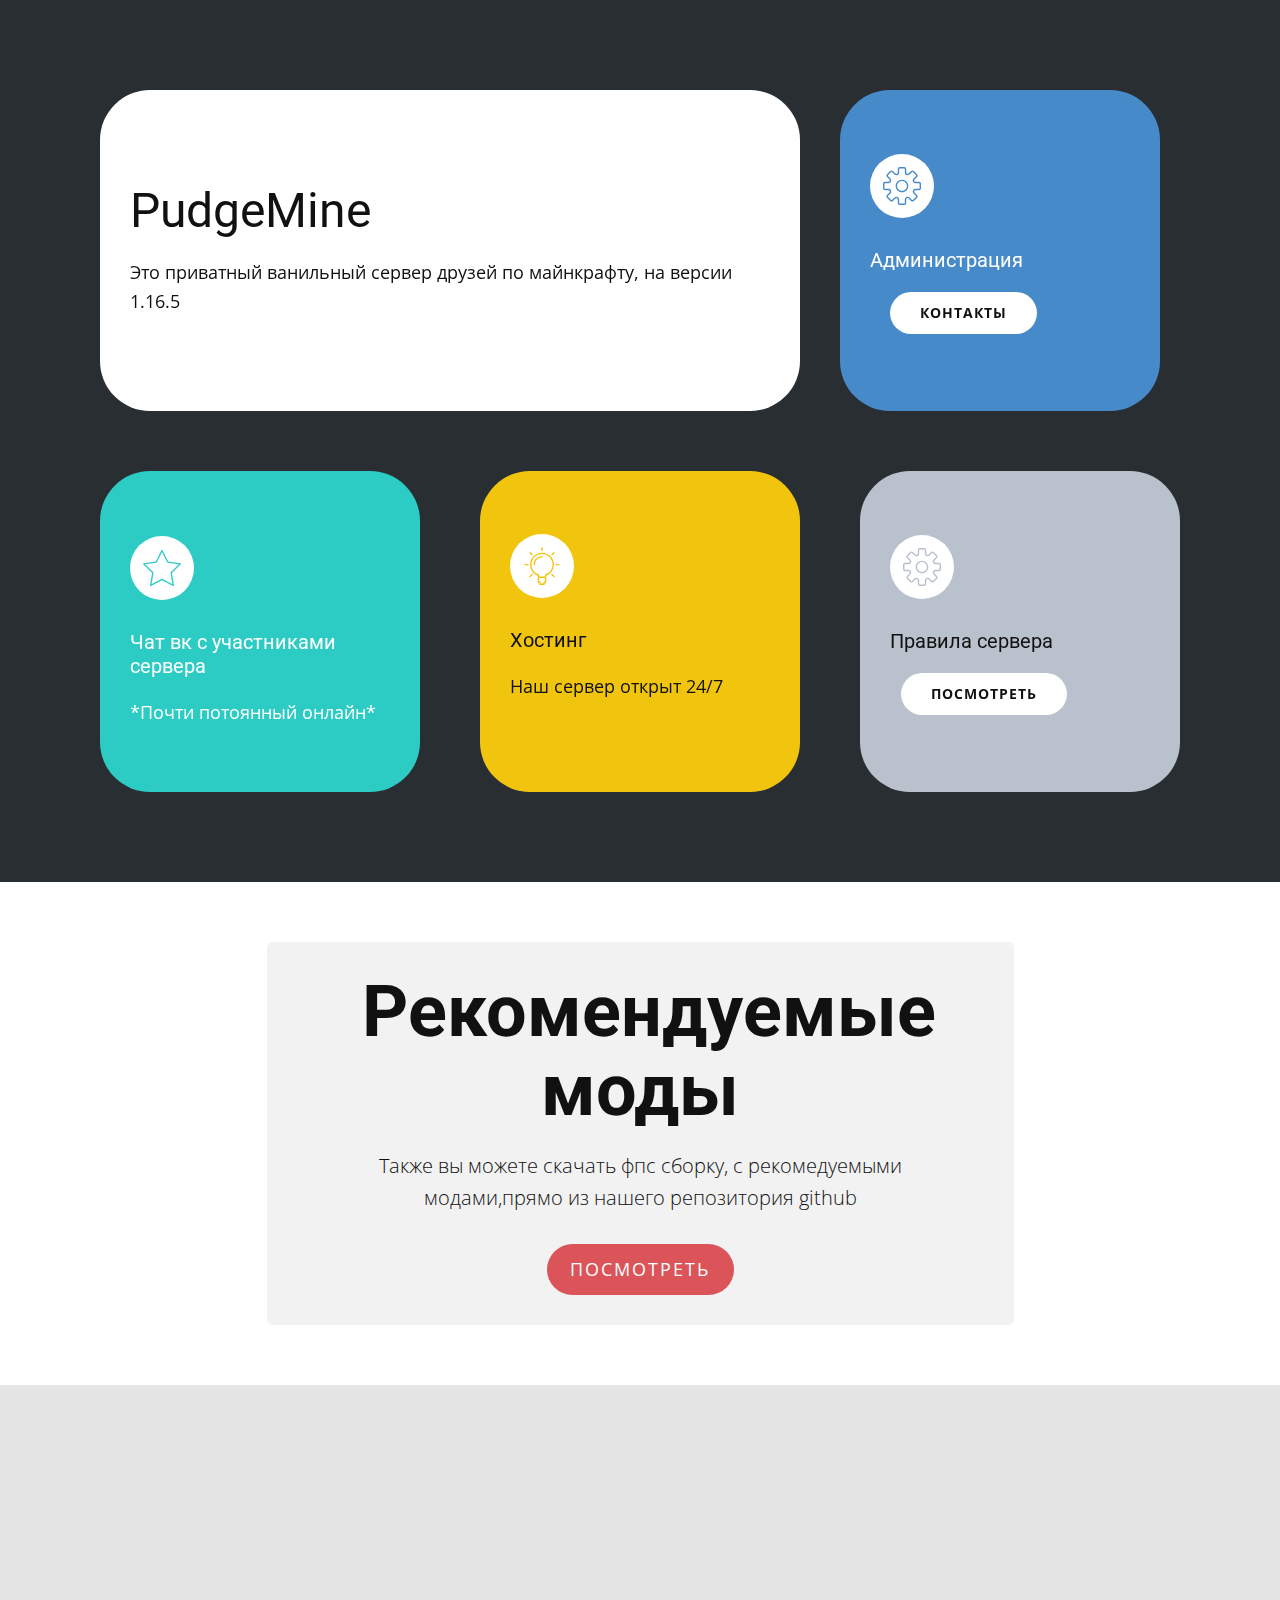
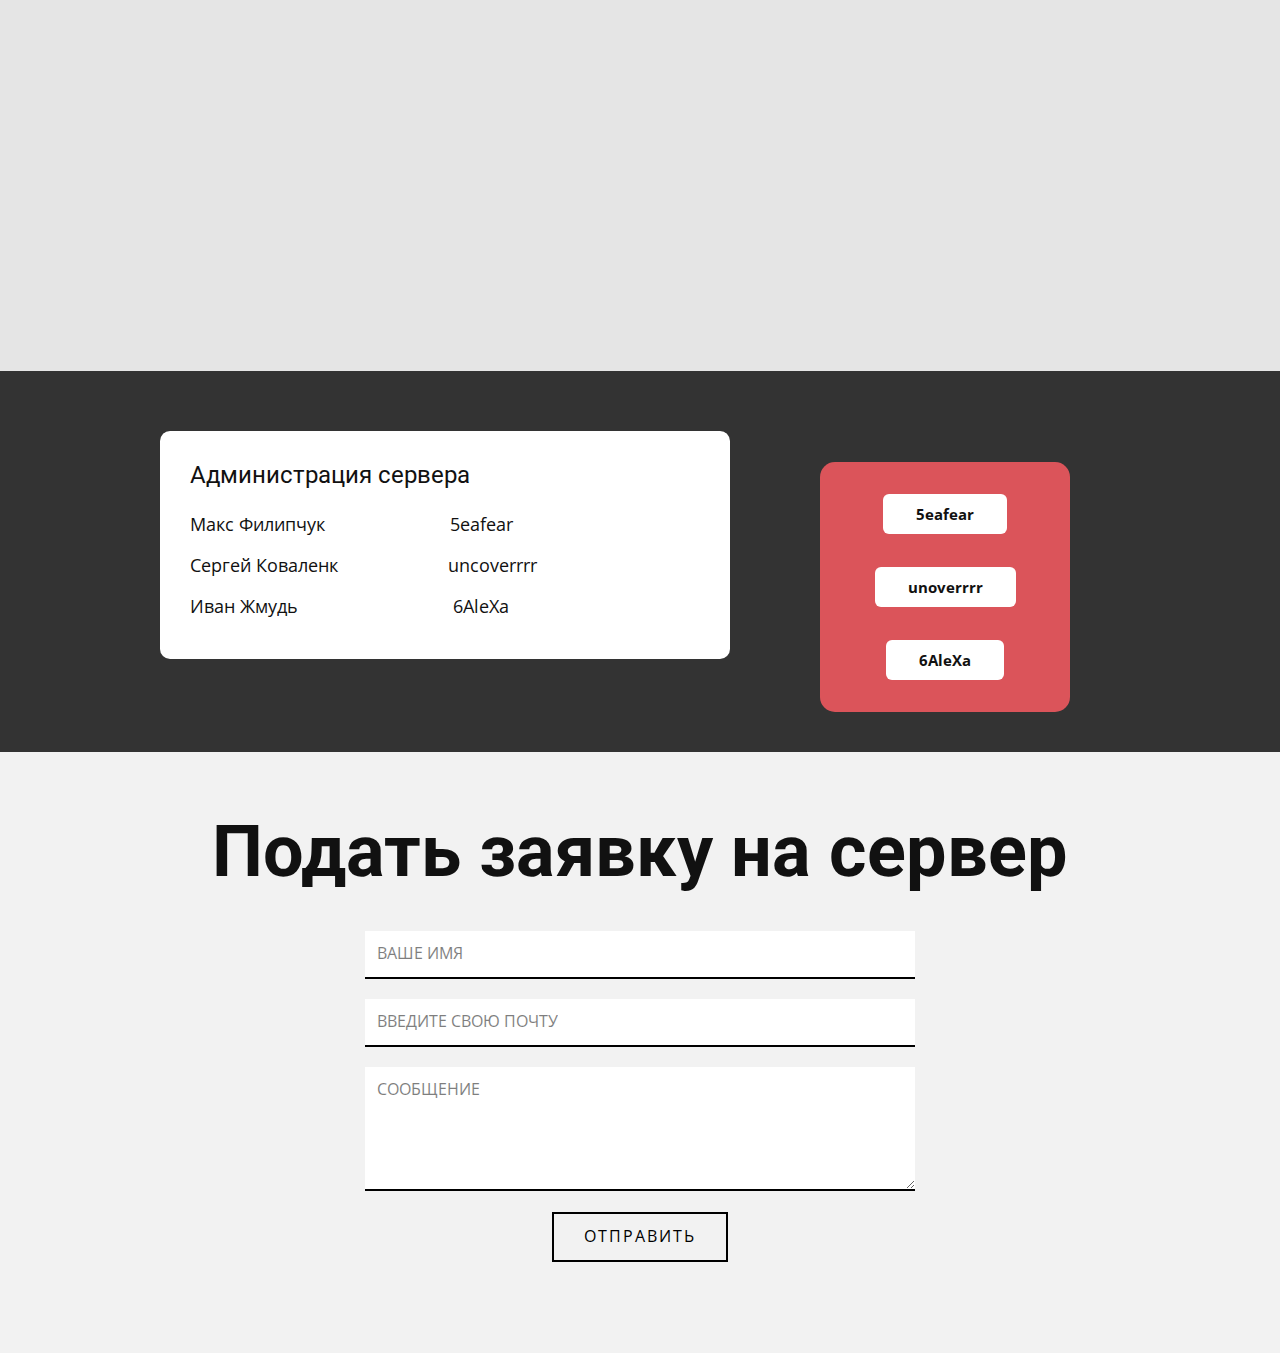
==== Главная.html @ 3f3321a1 "Add files via upload" ====
<!DOCTYPE html>
<html style="font-size: 16px;" lang="ru"><head>
    <meta name="viewport" content="width=device-width, initial-scale=1.0">
    <meta charset="utf-8">
    <meta name="keywords" content="​PudgeMine, Рекомендуемые моды, Подать заявку на сервер">
    <meta name="description" content="Это ванильный приватный сервер по майнкрафту на версии 1.16.5">
    <title>PudgeMine</title>
    <link rel="stylesheet" href="1.css" media="screen">
<link rel="stylesheet" href="Главная.css" media="screen">
    <script class="u-script" type="text/javascript" src="2.js" defer=""></script>
    <script class="u-script" type="text/javascript" src="1.js" defer=""></script>
    <meta name="generator" content="5eafear, 5eafear.com">
    <meta name="referrer" content="origin">
    <meta property="og:title" content="PudgeMine">
    <meta property="og:description" content="Это приватный ванильный сервер по майнкрафту на версии 1.16.5">
    <meta property="og:image" content="images/20230213_025635.jpg">
    
    <link id="u-theme-google-font" rel="stylesheet" href="https://fonts.googleapis.com/css?family=Roboto:100,100i,300,300i,400,400i,500,500i,700,700i,900,900i|Open+Sans:300,300i,400,400i,500,500i,600,600i,700,700i,800,800i">
    
    
    
    
    
    
    <script type="application/ld+json">{
		"@context": "http://schema.org",
		"@type": "Organization",
		"name": ""
}</script>
    <meta name="theme-color" content="#478ac9">
    <meta property="og:type" content="website">
  <meta data-intl-tel-input-cdn-path="intlTelInput/"></head>
  <body class="u-body u-xl-mode" data-lang="ru">
    <section class="u-clearfix u-container-align-center u-palette-1-dark-3 u-section-1" id="carousel_dbd2">
      <div class="u-clearfix u-sheet u-sheet-1">
        <div class="u-clearfix u-expanded-width u-layout-wrap u-layout-wrap-1">
          <div class="u-gutter-0 u-layout">
            <div class="u-layout-col">
              <div class="u-size-30">
                <div class="u-layout-row">
                  <div class="u-container-align-center-lg u-container-align-center-xl u-container-style u-layout-cell u-size-40 u-layout-cell-1">
                    <div class="u-container-layout u-valign-middle-lg u-valign-middle-xl u-container-layout-1">
                      <div class="u-container-align-center-sm u-container-align-center-xs u-container-align-left-lg u-container-align-left-md u-container-align-left-xl u-container-style u-expanded-width-lg u-expanded-width-xl u-group u-radius-50 u-shape-round u-white u-group-1" data-animation-name="customAnimationIn" data-animation-duration="2000">
                        <div class="u-container-layout u-valign-middle u-container-layout-2">
                          <h2 class="u-align-center-sm u-align-center-xs u-align-left-lg u-align-left-md u-align-left-xl u-text u-text-default u-text-1"> PudgeMine</h2>
                          <p class="u-align-center-sm u-align-center-xs u-align-left-lg u-align-left-md u-align-left-xl u-text u-text-default u-text-2">Это приватный ванильный сервер друзей по майнкрафту, на версии 1.16.5</p>
                        </div>
                      </div>
                    </div>
                  </div>
                  <div class="u-container-style u-layout-cell u-size-20 u-layout-cell-2">
                    <div class="u-container-layout u-valign-top u-container-layout-3">
                      <div class="u-container-align-center-sm u-container-align-center-xs u-container-style u-group u-palette-1-base u-radius-50 u-shape-round u-group-2" data-animation-name="customAnimationIn" data-animation-duration="2000">
                        <div class="u-container-layout u-container-layout-4"><span class="u-align-center-sm u-align-center-xs u-align-left-lg u-align-left-md u-align-left-xl u-icon u-icon-circle u-text-palette-1-base u-white u-icon-1"><svg class="u-svg-link" preserveAspectRatio="xMidYMin slice" viewBox="0 0 54 54" style=""><use xmlns:xlink="http://www.w3.org/1999/xlink" xlink:href="#svg-2807"></use></svg><svg class="u-svg-content" viewBox="0 0 54 54" x="0px" y="0px" id="svg-2807" style="enable-background:new 0 0 54 54;"><g><path d="M51.22,21h-5.052c-0.812,0-1.481-0.447-1.792-1.197s-0.153-1.54,0.42-2.114l3.572-3.571
		c0.525-0.525,0.814-1.224,0.814-1.966c0-0.743-0.289-1.441-0.814-1.967l-4.553-4.553c-1.05-1.05-2.881-1.052-3.933,0l-3.571,3.571
		c-0.574,0.573-1.366,0.733-2.114,0.421C33.447,9.313,33,8.644,33,7.832V2.78C33,1.247,31.753,0,30.22,0H23.78
		C22.247,0,21,1.247,21,2.78v5.052c0,0.812-0.447,1.481-1.197,1.792c-0.748,0.313-1.54,0.152-2.114-0.421l-3.571-3.571
		c-1.052-1.052-2.883-1.05-3.933,0l-4.553,4.553c-0.525,0.525-0.814,1.224-0.814,1.967c0,0.742,0.289,1.44,0.814,1.966l3.572,3.571
		c0.573,0.574,0.73,1.364,0.42,2.114S8.644,21,7.832,21H2.78C1.247,21,0,22.247,0,23.78v6.439C0,31.753,1.247,33,2.78,33h5.052
		c0.812,0,1.481,0.447,1.792,1.197s0.153,1.54-0.42,2.114l-3.572,3.571c-0.525,0.525-0.814,1.224-0.814,1.966
		c0,0.743,0.289,1.441,0.814,1.967l4.553,4.553c1.051,1.051,2.881,1.053,3.933,0l3.571-3.572c0.574-0.573,1.363-0.731,2.114-0.42
		c0.75,0.311,1.197,0.98,1.197,1.792v5.052c0,1.533,1.247,2.78,2.78,2.78h6.439c1.533,0,2.78-1.247,2.78-2.78v-5.052
		c0-0.812,0.447-1.481,1.197-1.792c0.751-0.312,1.54-0.153,2.114,0.42l3.571,3.572c1.052,1.052,2.883,1.05,3.933,0l4.553-4.553
		c0.525-0.525,0.814-1.224,0.814-1.967c0-0.742-0.289-1.44-0.814-1.966l-3.572-3.571c-0.573-0.574-0.73-1.364-0.42-2.114
		S45.356,33,46.168,33h5.052c1.533,0,2.78-1.247,2.78-2.78V23.78C54,22.247,52.753,21,51.22,21z M52,30.22
		C52,30.65,51.65,31,51.22,31h-5.052c-1.624,0-3.019,0.932-3.64,2.432c-0.622,1.5-0.295,3.146,0.854,4.294l3.572,3.571
		c0.305,0.305,0.305,0.8,0,1.104l-4.553,4.553c-0.304,0.304-0.799,0.306-1.104,0l-3.571-3.572c-1.149-1.149-2.794-1.474-4.294-0.854
		c-1.5,0.621-2.432,2.016-2.432,3.64v5.052C31,51.65,30.65,52,30.22,52H23.78C23.35,52,23,51.65,23,51.22v-5.052
		c0-1.624-0.932-3.019-2.432-3.64c-0.503-0.209-1.021-0.311-1.533-0.311c-1.014,0-1.997,0.4-2.761,1.164l-3.571,3.572
		c-0.306,0.306-0.801,0.304-1.104,0l-4.553-4.553c-0.305-0.305-0.305-0.8,0-1.104l3.572-3.571c1.148-1.148,1.476-2.794,0.854-4.294
		C10.851,31.932,9.456,31,7.832,31H2.78C2.35,31,2,30.65,2,30.22V23.78C2,23.35,2.35,23,2.78,23h5.052
		c1.624,0,3.019-0.932,3.64-2.432c0.622-1.5,0.295-3.146-0.854-4.294l-3.572-3.571c-0.305-0.305-0.305-0.8,0-1.104l4.553-4.553
		c0.304-0.305,0.799-0.305,1.104,0l3.571,3.571c1.147,1.147,2.792,1.476,4.294,0.854C22.068,10.851,23,9.456,23,7.832V2.78
		C23,2.35,23.35,2,23.78,2h6.439C30.65,2,31,2.35,31,2.78v5.052c0,1.624,0.932,3.019,2.432,3.64
		c1.502,0.622,3.146,0.294,4.294-0.854l3.571-3.571c0.306-0.305,0.801-0.305,1.104,0l4.553,4.553c0.305,0.305,0.305,0.8,0,1.104
		l-3.572,3.571c-1.148,1.148-1.476,2.794-0.854,4.294c0.621,1.5,2.016,2.432,3.64,2.432h5.052C51.65,23,52,23.35,52,23.78V30.22z"></path><path d="M27,18c-4.963,0-9,4.037-9,9s4.037,9,9,9s9-4.037,9-9S31.963,18,27,18z M27,34c-3.859,0-7-3.141-7-7s3.141-7,7-7
		s7,3.141,7,7S30.859,34,27,34z"></path>
</g></svg></span>
                          <h5 class="u-align-center-sm u-align-center-xs u-align-left-lg u-align-left-md u-align-left-xl u-text u-text-default u-text-3">Администрация</h5>
                          <a href="Главная.html#sec-e4e4" class="u-btn u-btn-round u-button-style u-hover-palette-1-light-1 u-radius-50 u-white u-btn-1">Контакты</a>
                        </div>
                      </div>
                    </div>
                  </div>
                </div>
              </div>
              <div class="u-size-30">
                <div class="u-layout-row">
                  <div class="u-container-align-center u-container-style u-layout-cell u-size-20 u-layout-cell-3">
                    <div class="u-container-layout u-container-layout-5">
                      <div class="u-container-align-center-sm u-container-align-center-xs u-container-align-left-lg u-container-align-left-md u-container-align-left-xl u-container-style u-expanded-width-lg u-expanded-width-xl u-group u-palette-4-base u-radius-50 u-shape-round u-group-3" data-animation-name="customAnimationIn" data-animation-duration="2000">
                        <div class="u-container-layout u-valign-middle u-container-layout-6"><span class="u-align-center-sm u-align-center-xs u-align-left-lg u-align-left-md u-align-left-xl u-icon u-icon-circle u-text-palette-4-base u-white u-icon-2"><svg class="u-svg-link" preserveAspectRatio="xMidYMin slice" viewBox="0 0 55.867 55.867" style=""><use xmlns:xlink="http://www.w3.org/1999/xlink" xlink:href="#svg-2458"></use></svg><svg class="u-svg-content" viewBox="0 0 55.867 55.867" x="0px" y="0px" id="svg-2458" style="enable-background:new 0 0 55.867 55.867;"><path d="M11.287,54.548c-0.207,0-0.414-0.064-0.588-0.191c-0.308-0.224-0.462-0.603-0.397-0.978l3.091-18.018L0.302,22.602
	c-0.272-0.266-0.37-0.663-0.253-1.024c0.118-0.362,0.431-0.626,0.808-0.681l18.09-2.629l8.091-16.393
	c0.168-0.342,0.516-0.558,0.896-0.558l0,0c0.381,0,0.729,0.216,0.896,0.558l8.09,16.393l18.091,2.629
	c0.377,0.055,0.689,0.318,0.808,0.681c0.117,0.361,0.02,0.759-0.253,1.024L42.475,35.363l3.09,18.017
	c0.064,0.375-0.09,0.754-0.397,0.978c-0.308,0.226-0.717,0.255-1.054,0.076l-16.18-8.506l-16.182,8.506
	C11.606,54.51,11.446,54.548,11.287,54.548z M3.149,22.584l12.016,11.713c0.235,0.229,0.343,0.561,0.287,0.885L12.615,51.72
	l14.854-7.808c0.291-0.154,0.638-0.154,0.931,0l14.852,7.808l-2.836-16.538c-0.056-0.324,0.052-0.655,0.287-0.885l12.016-11.713
	l-16.605-2.413c-0.326-0.047-0.607-0.252-0.753-0.547L27.934,4.578l-7.427,15.047c-0.146,0.295-0.427,0.5-0.753,0.547L3.149,22.584z
	"></path></svg></span>
                          <h5 class="u-align-center-sm u-align-center-xs u-align-left-lg u-align-left-md u-align-left-xl u-text u-text-default u-text-4"> Чат вк с участниками сервера</h5>
                          <p class="u-align-center-sm u-align-center-xs u-align-left-lg u-align-left-md u-align-left-xl u-text u-text-default u-text-5">*Почти потоянный онлайн*</p>
                        </div>
                      </div>
                    </div>
                  </div>
                  <div class="u-container-align-center u-container-style u-layout-cell u-size-20 u-layout-cell-4">
                    <div class="u-container-layout u-valign-middle-lg u-valign-middle-xl u-container-layout-7">
                      <div class="u-container-align-center-sm u-container-align-center-xs u-container-align-left-lg u-container-align-left-md u-container-align-left-xl u-container-style u-expanded-width-lg u-expanded-width-xl u-group u-palette-3-base u-radius-50 u-shape-round u-group-4" data-animation-name="customAnimationIn" data-animation-duration="2000">
                        <div class="u-container-layout u-valign-middle u-container-layout-8"><span class="u-align-center-sm u-align-center-xs u-align-left-lg u-align-left-md u-align-left-xl u-icon u-icon-circle u-text-palette-3-base u-white u-icon-3"><svg class="u-svg-link" preserveAspectRatio="xMidYMin slice" viewBox="0 0 54 54" style=""><use xmlns:xlink="http://www.w3.org/1999/xlink" xlink:href="#svg-5620"></use></svg><svg class="u-svg-content" viewBox="0 0 54 54" x="0px" y="0px" id="svg-5620" style="enable-background:new 0 0 54 54;"><g><path d="M27,8c-9.374,0-17,7.626-17,17c0,7.112,4.391,13.412,11,15.9V50c0,0.553,0.447,1,1,1h1v2c0,0.553,0.447,1,1,1h6
		c0.553,0,1-0.447,1-1v-2h1c0.553,0,1-0.447,1-1v-9.1c6.609-2.488,11-8.788,11-15.9C44,15.626,36.374,8,27,8z M30,49
		c-0.553,0-1,0.447-1,1v2h-4v-2c0-0.553-0.447-1-1-1h-1v-5h8v5H30z M31.688,39.242C31.277,39.377,31,39.761,31,40.192V42h-8v-1.808
		c0-0.432-0.277-0.815-0.688-0.95C16.145,37.214,12,31.49,12,25c0-8.271,6.729-15,15-15s15,6.729,15,15
		C42,31.49,37.855,37.214,31.688,39.242z"></path><path d="M27,6c0.553,0,1-0.447,1-1V1c0-0.553-0.447-1-1-1s-1,0.447-1,1v4C26,5.553,26.447,6,27,6z"></path><path d="M51,24h-4c-0.553,0-1,0.447-1,1s0.447,1,1,1h4c0.553,0,1-0.447,1-1S51.553,24,51,24z"></path><path d="M7,24H3c-0.553,0-1,0.447-1,1s0.447,1,1,1h4c0.553,0,1-0.447,1-1S7.553,24,7,24z"></path><path d="M43.264,7.322l-2.828,2.828c-0.391,0.391-0.391,1.023,0,1.414c0.195,0.195,0.451,0.293,0.707,0.293
		s0.512-0.098,0.707-0.293l2.828-2.828c0.391-0.391,0.391-1.023,0-1.414S43.654,6.932,43.264,7.322z"></path><path d="M12.15,38.436l-2.828,2.828c-0.391,0.391-0.391,1.023,0,1.414c0.195,0.195,0.451,0.293,0.707,0.293
		s0.512-0.098,0.707-0.293l2.828-2.828c0.391-0.391,0.391-1.023,0-1.414S12.541,38.045,12.15,38.436z"></path><path d="M41.85,38.436c-0.391-0.391-1.023-0.391-1.414,0s-0.391,1.023,0,1.414l2.828,2.828c0.195,0.195,0.451,0.293,0.707,0.293
		s0.512-0.098,0.707-0.293c0.391-0.391,0.391-1.023,0-1.414L41.85,38.436z"></path><path d="M12.15,11.564c0.195,0.195,0.451,0.293,0.707,0.293s0.512-0.098,0.707-0.293c0.391-0.391,0.391-1.023,0-1.414l-2.828-2.828
		c-0.391-0.391-1.023-0.391-1.414,0s-0.391,1.023,0,1.414L12.15,11.564z"></path><path d="M27,13c-6.617,0-12,5.383-12,12c0,0.553,0.447,1,1,1s1-0.447,1-1c0-5.514,4.486-10,10-10c0.553,0,1-0.447,1-1
		S27.553,13,27,13z"></path>
</g></svg></span>
                          <h5 class="u-align-center-sm u-align-center-xs u-align-left-lg u-align-left-md u-align-left-xl u-text u-text-default u-text-6">Хостинг</h5>
                          <p class="u-align-center-sm u-align-center-xs u-align-left-lg u-align-left-md u-align-left-xl u-text u-text-default u-text-7">Наш сервер открыт 24/7<br>
                            <br>
                          </p>
                        </div>
                      </div>
                    </div>
                  </div>
                  <div class="u-container-align-center u-container-style u-layout-cell u-size-20 u-layout-cell-5">
                    <div class="u-container-layout u-valign-bottom-lg u-valign-bottom-xl u-container-layout-9">
                      <div class="u-container-align-center-sm u-container-align-center-xs u-container-style u-expanded-width-lg u-expanded-width-xl u-group u-palette-5-base u-radius-50 u-shape-round u-group-5" data-animation-name="customAnimationIn" data-animation-duration="2000">
                        <div class="u-container-layout u-container-layout-10"><span class="u-align-center-sm u-align-center-xs u-align-left-lg u-align-left-md u-align-left-xl u-icon u-icon-circle u-text-palette-5-base u-white u-icon-4"><svg class="u-svg-link" preserveAspectRatio="xMidYMin slice" viewBox="0 0 54 54" style=""><use xmlns:xlink="http://www.w3.org/1999/xlink" xlink:href="#svg-bfac"></use></svg><svg class="u-svg-content" viewBox="0 0 54 54" x="0px" y="0px" id="svg-bfac" style="enable-background:new 0 0 54 54;"><g><path d="M51.22,21h-5.052c-0.812,0-1.481-0.447-1.792-1.197s-0.153-1.54,0.42-2.114l3.572-3.571
		c0.525-0.525,0.814-1.224,0.814-1.966c0-0.743-0.289-1.441-0.814-1.967l-4.553-4.553c-1.05-1.05-2.881-1.052-3.933,0l-3.571,3.571
		c-0.574,0.573-1.366,0.733-2.114,0.421C33.447,9.313,33,8.644,33,7.832V2.78C33,1.247,31.753,0,30.22,0H23.78
		C22.247,0,21,1.247,21,2.78v5.052c0,0.812-0.447,1.481-1.197,1.792c-0.748,0.313-1.54,0.152-2.114-0.421l-3.571-3.571
		c-1.052-1.052-2.883-1.05-3.933,0l-4.553,4.553c-0.525,0.525-0.814,1.224-0.814,1.967c0,0.742,0.289,1.44,0.814,1.966l3.572,3.571
		c0.573,0.574,0.73,1.364,0.42,2.114S8.644,21,7.832,21H2.78C1.247,21,0,22.247,0,23.78v6.439C0,31.753,1.247,33,2.78,33h5.052
		c0.812,0,1.481,0.447,1.792,1.197s0.153,1.54-0.42,2.114l-3.572,3.571c-0.525,0.525-0.814,1.224-0.814,1.966
		c0,0.743,0.289,1.441,0.814,1.967l4.553,4.553c1.051,1.051,2.881,1.053,3.933,0l3.571-3.572c0.574-0.573,1.363-0.731,2.114-0.42
		c0.75,0.311,1.197,0.98,1.197,1.792v5.052c0,1.533,1.247,2.78,2.78,2.78h6.439c1.533,0,2.78-1.247,2.78-2.78v-5.052
		c0-0.812,0.447-1.481,1.197-1.792c0.751-0.312,1.54-0.153,2.114,0.42l3.571,3.572c1.052,1.052,2.883,1.05,3.933,0l4.553-4.553
		c0.525-0.525,0.814-1.224,0.814-1.967c0-0.742-0.289-1.44-0.814-1.966l-3.572-3.571c-0.573-0.574-0.73-1.364-0.42-2.114
		S45.356,33,46.168,33h5.052c1.533,0,2.78-1.247,2.78-2.78V23.78C54,22.247,52.753,21,51.22,21z M52,30.22
		C52,30.65,51.65,31,51.22,31h-5.052c-1.624,0-3.019,0.932-3.64,2.432c-0.622,1.5-0.295,3.146,0.854,4.294l3.572,3.571
		c0.305,0.305,0.305,0.8,0,1.104l-4.553,4.553c-0.304,0.304-0.799,0.306-1.104,0l-3.571-3.572c-1.149-1.149-2.794-1.474-4.294-0.854
		c-1.5,0.621-2.432,2.016-2.432,3.64v5.052C31,51.65,30.65,52,30.22,52H23.78C23.35,52,23,51.65,23,51.22v-5.052
		c0-1.624-0.932-3.019-2.432-3.64c-0.503-0.209-1.021-0.311-1.533-0.311c-1.014,0-1.997,0.4-2.761,1.164l-3.571,3.572
		c-0.306,0.306-0.801,0.304-1.104,0l-4.553-4.553c-0.305-0.305-0.305-0.8,0-1.104l3.572-3.571c1.148-1.148,1.476-2.794,0.854-4.294
		C10.851,31.932,9.456,31,7.832,31H2.78C2.35,31,2,30.65,2,30.22V23.78C2,23.35,2.35,23,2.78,23h5.052
		c1.624,0,3.019-0.932,3.64-2.432c0.622-1.5,0.295-3.146-0.854-4.294l-3.572-3.571c-0.305-0.305-0.305-0.8,0-1.104l4.553-4.553
		c0.304-0.305,0.799-0.305,1.104,0l3.571,3.571c1.147,1.147,2.792,1.476,4.294,0.854C22.068,10.851,23,9.456,23,7.832V2.78
		C23,2.35,23.35,2,23.78,2h6.439C30.65,2,31,2.35,31,2.78v5.052c0,1.624,0.932,3.019,2.432,3.64
		c1.502,0.622,3.146,0.294,4.294-0.854l3.571-3.571c0.306-0.305,0.801-0.305,1.104,0l4.553,4.553c0.305,0.305,0.305,0.8,0,1.104
		l-3.572,3.571c-1.148,1.148-1.476,2.794-0.854,4.294c0.621,1.5,2.016,2.432,3.64,2.432h5.052C51.65,23,52,23.35,52,23.78V30.22z"></path><path d="M27,18c-4.963,0-9,4.037-9,9s4.037,9,9,9s9-4.037,9-9S31.963,18,27,18z M27,34c-3.859,0-7-3.141-7-7s3.141-7,7-7
		s7,3.141,7,7S30.859,34,27,34z"></path>
</g></svg></span>
                          <h5 class="u-align-center-sm u-align-center-xs u-align-left-lg u-align-left-md u-align-left-xl u-text u-text-default u-text-8">Правила сервера</h5>
                          <a href="blog/правила.html" class="u-border-none u-btn u-btn-round u-button-style u-hover-white u-radius-50 u-white u-btn-2">Посмотреть</a>
                        </div>
                      </div>
                    </div>
                  </div>
                </div>
              </div>
            </div>
          </div>
        </div>
      </div>
    </section>
    <section class="u-align-left u-clearfix u-section-2" id="sec-62da">
      <div class="u-clearfix u-sheet u-sheet-1">
        <div class="u-align-center u-container-style u-grey-5 u-group u-radius-6 u-shape-round u-group-1">
          <div class="u-container-layout u-valign-middle u-container-layout-1">
            <h1 class="u-text u-text-default u-text-1">&nbsp;Рекомендуемые моды</h1>
            <p class="u-text u-text-2">Также вы можете скачать фпс сборку, с рекомедуемыми модами,прямо из нашего репозитория github</p>
            <a href="https://github.com/teafear/pudgemine_1.16.5_mods/tree/main" class="u-btn u-btn-round u-button-style u-color-scheme-summer-time u-color-style-multicolor-1 u-palette-2-base u-radius-50 u-btn-1" target="_blank">Посмотреть</a>
          </div>
        </div>
      </div>
    </section>
    <section class="u-align-center u-clearfix u-grey-10 u-section-3" id="sec-fed7">
      <div class="u-clearfix u-sheet u-valign-middle u-sheet-1">
        <div class="u-list u-list-1">
          <div class="u-repeater u-repeater-1">
            <div class="u-align-left u-container-style u-list-item u-radius-8 u-repeater-item u-shape-round u-white u-list-item-1" data-animation-name="customAnimationIn" data-animation-duration="1000">
              <div class="u-container-layout u-similar-container u-container-layout-1">
                <h4 class="u-text u-text-default u-text-1"> SimpleVoiceChat&nbsp;</h4>
                <p class="u-text u-text-default u-text-2">Работающий голосовой чат в Minecraft!</p>
              </div>
            </div>
            <div class="u-align-left u-container-style u-list-item u-radius-8 u-repeater-item u-shape-round u-video-cover u-white u-list-item-2" data-animation-name="customAnimationIn" data-animation-duration="1000">
              <div class="u-container-layout u-similar-container u-container-layout-2">
                <h4 class="u-text u-text-default u-text-3"> Emotecraft</h4>
                <p class="u-text u-text-default u-text-4"> Создавайте свои собственные эмоции в Minecraft.</p>
              </div>
            </div>
            <div class="u-align-left u-container-style u-list-item u-radius-8 u-repeater-item u-shape-round u-video-cover u-white u-list-item-3" data-animation-name="customAnimationIn" data-animation-duration="1000">
              <div class="u-container-layout u-similar-container u-container-layout-3">
                <h4 class="u-text u-text-default u-text-5"> ChatHeads</h4>
                <p class="u-text u-text-default u-text-6">Посмотри, с кем ты общаешься!</p>
              </div>
            </div>
            <div class="u-align-left u-container-style u-list-item u-radius-8 u-repeater-item u-shape-round u-video-cover u-white u-list-item-4" data-animation-name="customAnimationIn" data-animation-duration="1000">
              <div class="u-container-layout u-similar-container u-container-layout-4">
                <h4 class="u-text u-text-default u-text-7">Apple skin</h4>
                <p class="u-text u-text-default u-text-8">Добавляет визуализацию насыщения и истощения в HUD</p>
              </div>
            </div>
          </div>
        </div>
      </div>
    </section>
    <section class="u-clearfix u-grey-80 u-section-4" id="sec-e4e4">
      <div class="u-clearfix u-sheet u-sheet-1">
        <div class="u-container-style u-group u-radius-10 u-shape-round u-white u-group-1">
          <div class="u-container-layout u-container-layout-1">
            <h4 class="u-text u-text-default u-text-1">Администрация сервера</h4>
            <p class="u-text u-text-default u-text-2">Макс Филипчук&nbsp; &nbsp; &nbsp; &nbsp; &nbsp; &nbsp; &nbsp; &nbsp; &nbsp; &nbsp; &nbsp; &nbsp; &nbsp;5eafear</p>
            <p class="u-text u-text-default u-text-3">Сергей Коваленк&nbsp; &nbsp; &nbsp; &nbsp; &nbsp; &nbsp; &nbsp; &nbsp; &nbsp; &nbsp; &nbsp; uncoverrrr</p>
            <p class="u-text u-text-default u-text-4">Иван Жмудь&nbsp; &nbsp; &nbsp; &nbsp; &nbsp; &nbsp; &nbsp; &nbsp; &nbsp; &nbsp; &nbsp; &nbsp; &nbsp; &nbsp; &nbsp; &nbsp;6AleXa</p>
          </div>
        </div>
        <div class="u-container-style u-group u-palette-2-base u-preserve-proportions u-radius-15 u-shape-round u-group-2">
          <div class="u-container-layout u-container-layout-2">
            <a href="https://vk.com/5eafear" class="u-border-none u-btn u-btn-round u-button-style u-hover-white u-radius-6 u-white u-btn-1" target="_blank">5eafear</a>
            <a href="https://vk.com/qwedontpanic" class="u-border-none u-btn u-btn-round u-button-style u-hover-white u-radius-6 u-white u-btn-2" target="_blank">unoverrrr</a>
            <a href="https://vk.com/thekenry" class="u-border-none u-btn u-btn-round u-button-style u-hover-white u-radius-6 u-white u-btn-3" target="_blank">6AleXa</a>
          </div>
        </div>
      </div>
    </section>
    <section class="u-align-center u-clearfix u-grey-5 u-section-5" id="sec-fae4">
      <div class="u-clearfix u-sheet u-valign-middle u-sheet-1">
        <h1 class="u-text u-text-default u-text-1">Подать заявку на сервер</h1>
        <div class="u-form u-form-1">
          <form action="https://forms.nicepagesrv.com/v2/form/process" class="u-clearfix u-form-spacing-20 u-form-vertical u-inner-form" style="padding: 10px" source="email" name="form">
            <div class="u-form-group u-form-name u-label-none">
              <label for="name-3b9a" class="u-label">Name</label>
              <input type="text" placeholder="Ваше имя" id="name-3b9a" name="name" class="u-border-2 u-border-black u-border-no-left u-border-no-right u-border-no-top u-input u-input-rectangle u-input-1" required="">
            </div>
            <div class="u-form-email u-form-group u-label-none">
              <label for="email-3b9a" class="u-label">Email</label>
              <input type="email" placeholder="введите свою почту" id="email-3b9a" name="email" class="u-border-2 u-border-black u-border-no-left u-border-no-right u-border-no-top u-input u-input-rectangle u-input-2" required="">
            </div>
            <div class="u-form-group u-form-message u-label-none">
              <label for="message-3b9a" class="u-label">Message</label>
              <textarea placeholder="сообщение" rows="4" cols="50" id="message-3b9a" name="message" class="u-border-2 u-border-black u-border-no-left u-border-no-right u-border-no-top u-input u-input-rectangle u-input-3" required=""></textarea>
            </div>
            <div class="u-align-center u-form-group u-form-submit">
              <a href="#" class="u-border-2 u-border-black u-btn u-btn-rectangle u-btn-submit u-button-style u-none u-btn-1">Отправить</a>
              <input type="submit" value="submit" class="u-form-control-hidden">
            </div>
            <div class="u-form-send-message u-form-send-success">Спасипо за заявку, мы расмотрим ее чуть позже!</div>
            <div class="u-form-send-error u-form-send-message">Ошибка</div>
            <input type="hidden" value="" name="recaptchaResponse">
            <input type="hidden" name="formServices" value="5d035307-b861-f2ea-4485-fc7d8acb3d11">
          </form>
        </div>
      </div>
    </section>
</body></html>
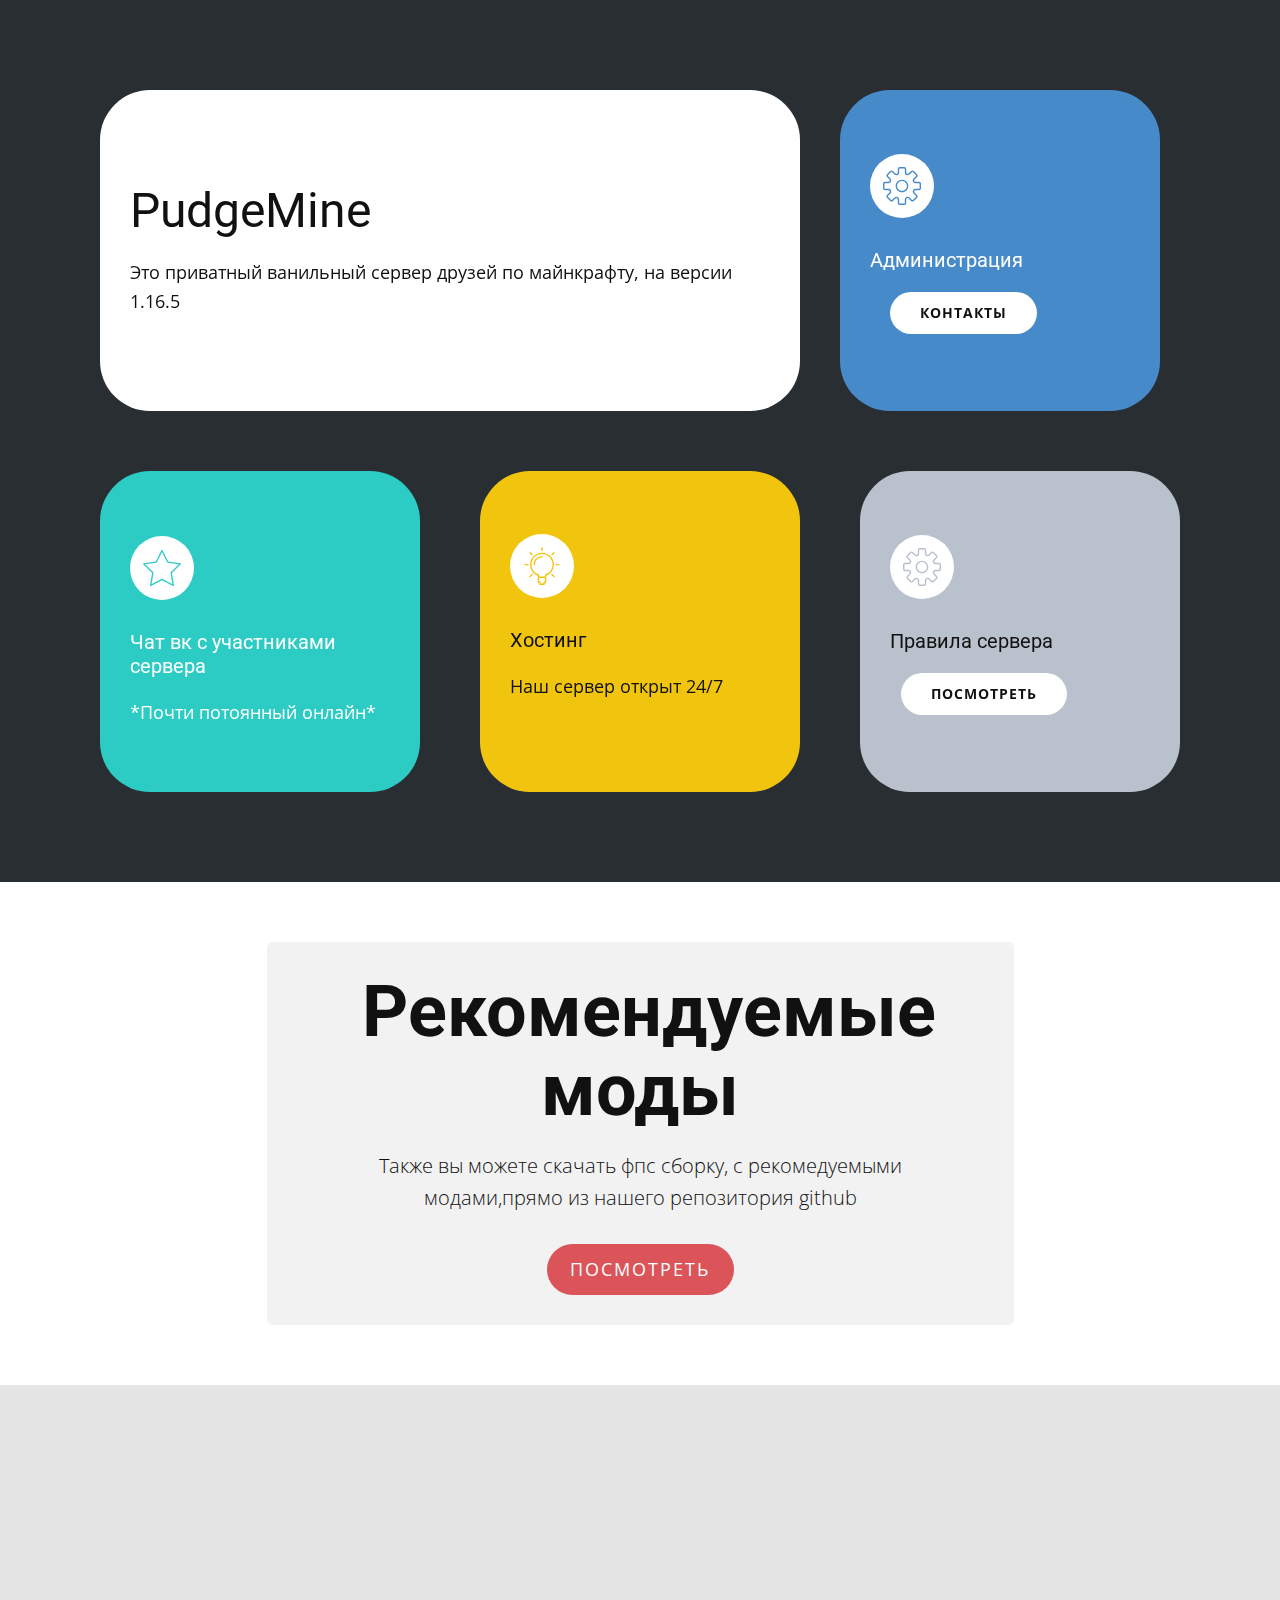
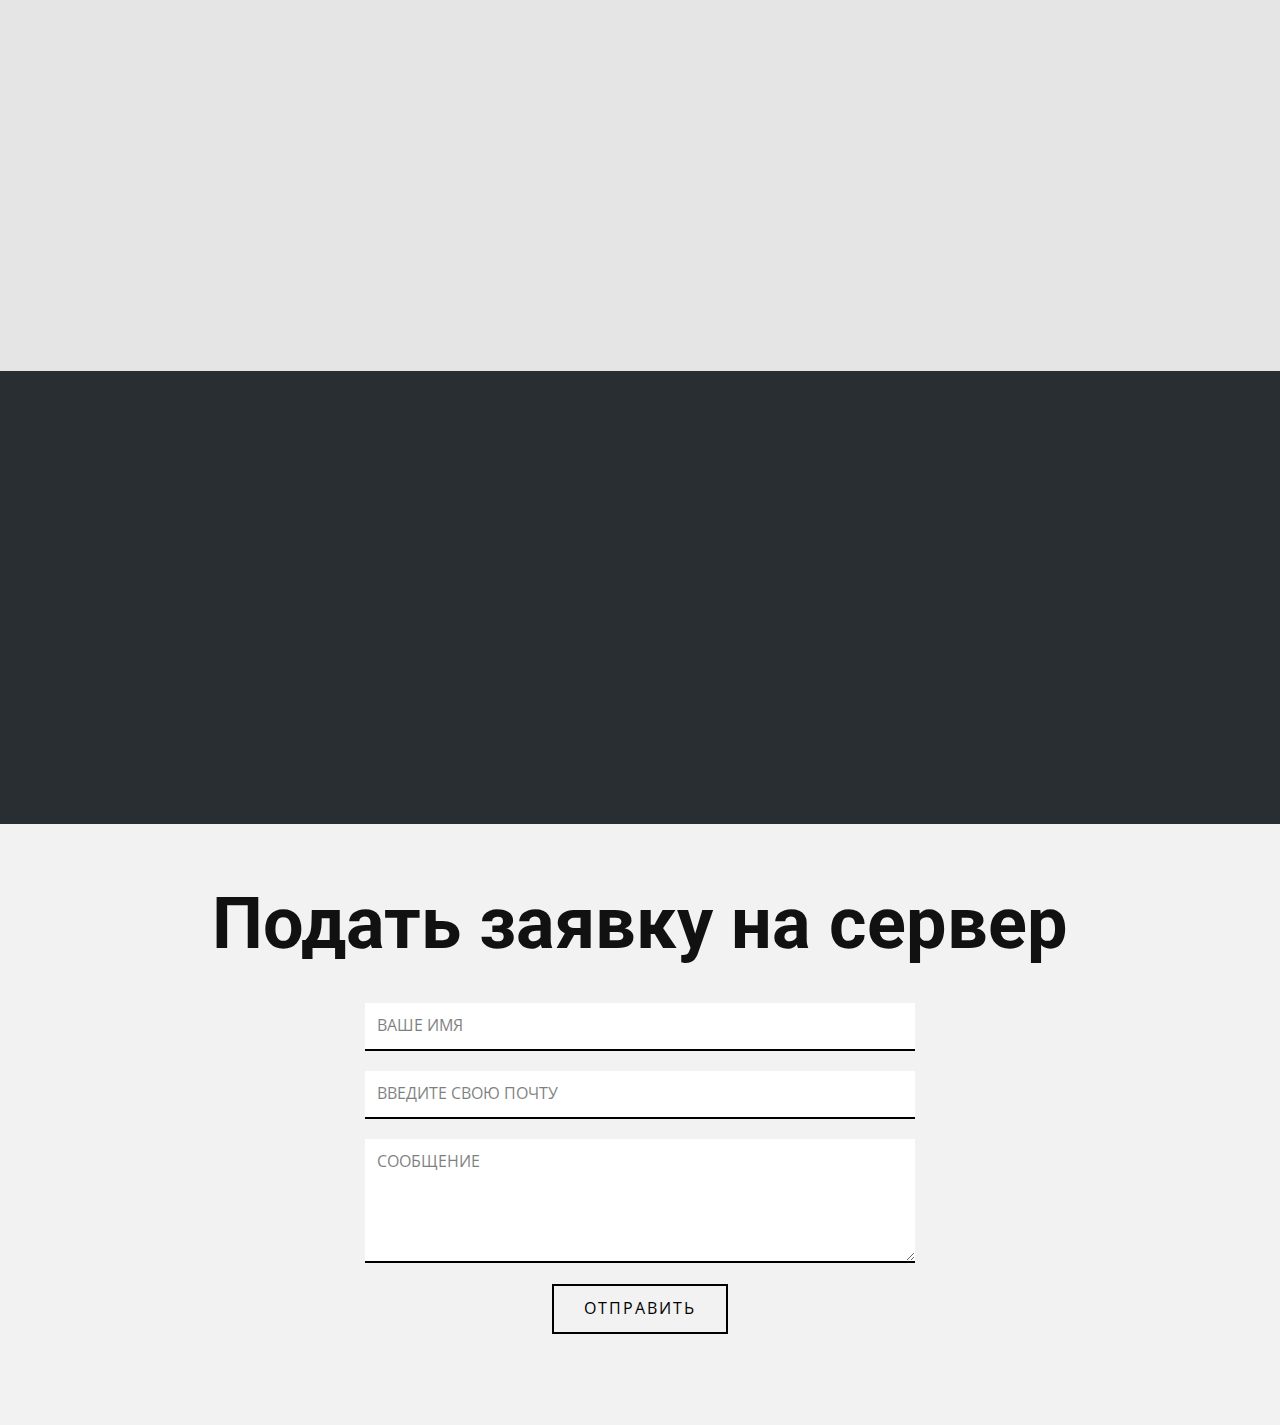
==== commit 6703abd7: "Add files via upload" ====
--- a/Главная.html
+++ b/Главная.html
@@ -25,7 +25,7 @@
     <script type="application/ld+json">{
 		"@context": "http://schema.org",
 		"@type": "Organization",
-		"name": ""
+		"name": "Site1"
 }</script>
     <meta name="theme-color" content="#478ac9">
     <meta property="og:type" content="website">
@@ -49,8 +49,8 @@
                     </div>
                   </div>
                   <div class="u-container-style u-layout-cell u-size-20 u-layout-cell-2">
-                    <div class="u-container-layout u-valign-top u-container-layout-3">
-                      <div class="u-container-align-center-sm u-container-align-center-xs u-container-style u-group u-palette-1-base u-radius-50 u-shape-round u-group-2" data-animation-name="customAnimationIn" data-animation-duration="2000">
+                    <div class="u-container-layout u-valign-bottom-xs u-valign-top-lg u-valign-top-md u-valign-top-sm u-valign-top-xl u-container-layout-3">
+                      <div class="u-container-style u-group u-palette-1-base u-radius-50 u-shape-round u-group-2" data-animation-name="customAnimationIn" data-animation-duration="2000">
                         <div class="u-container-layout u-container-layout-4"><span class="u-align-center-sm u-align-center-xs u-align-left-lg u-align-left-md u-align-left-xl u-icon u-icon-circle u-text-palette-1-base u-white u-icon-1"><svg class="u-svg-link" preserveAspectRatio="xMidYMin slice" viewBox="0 0 54 54" style=""><use xmlns:xlink="http://www.w3.org/1999/xlink" xlink:href="#svg-2807"></use></svg><svg class="u-svg-content" viewBox="0 0 54 54" x="0px" y="0px" id="svg-2807" style="enable-background:new 0 0 54 54;"><g><path d="M51.22,21h-5.052c-0.812,0-1.481-0.447-1.792-1.197s-0.153-1.54,0.42-2.114l3.572-3.571
 		c0.525-0.525,0.814-1.224,0.814-1.966c0-0.743-0.289-1.441-0.814-1.967l-4.553-4.553c-1.05-1.05-2.881-1.052-3.933,0l-3.571,3.571
 		c-0.574,0.573-1.366,0.733-2.114,0.421C33.447,9.313,33,8.644,33,7.832V2.78C33,1.247,31.753,0,30.22,0H23.78
@@ -128,7 +128,7 @@
                   </div>
                   <div class="u-container-align-center u-container-style u-layout-cell u-size-20 u-layout-cell-5">
                     <div class="u-container-layout u-valign-bottom-lg u-valign-bottom-xl u-container-layout-9">
-                      <div class="u-container-align-center-sm u-container-align-center-xs u-container-style u-expanded-width-lg u-expanded-width-xl u-group u-palette-5-base u-radius-50 u-shape-round u-group-5" data-animation-name="customAnimationIn" data-animation-duration="2000">
+                      <div class="u-container-style u-expanded-width-lg u-expanded-width-xl u-group u-palette-5-base u-radius-50 u-shape-round u-group-5" data-animation-name="customAnimationIn" data-animation-duration="2000">
                         <div class="u-container-layout u-container-layout-10"><span class="u-align-center-sm u-align-center-xs u-align-left-lg u-align-left-md u-align-left-xl u-icon u-icon-circle u-text-palette-5-base u-white u-icon-4"><svg class="u-svg-link" preserveAspectRatio="xMidYMin slice" viewBox="0 0 54 54" style=""><use xmlns:xlink="http://www.w3.org/1999/xlink" xlink:href="#svg-bfac"></use></svg><svg class="u-svg-content" viewBox="0 0 54 54" x="0px" y="0px" id="svg-bfac" style="enable-background:new 0 0 54 54;"><g><path d="M51.22,21h-5.052c-0.812,0-1.481-0.447-1.792-1.197s-0.153-1.54,0.42-2.114l3.572-3.571
 		c0.525-0.525,0.814-1.224,0.814-1.966c0-0.743-0.289-1.441-0.814-1.967l-4.553-4.553c-1.05-1.05-2.881-1.052-3.933,0l-3.571,3.571
 		c-0.574,0.573-1.366,0.733-2.114,0.421C33.447,9.313,33,8.644,33,7.832V2.78C33,1.247,31.753,0,30.22,0H23.78
@@ -155,7 +155,7 @@
 		s7,3.141,7,7S30.859,34,27,34z"></path>
 </g></svg></span>
                           <h5 class="u-align-center-sm u-align-center-xs u-align-left-lg u-align-left-md u-align-left-xl u-text u-text-default u-text-8">Правила сервера</h5>
-                          <a href="blog/правила.html" class="u-border-none u-btn u-btn-round u-button-style u-hover-white u-radius-50 u-white u-btn-2">Посмотреть</a>
+                          <a href="https://pudgemine.ru/правила" class="u-border-none u-btn u-btn-round u-button-style u-hover-white u-radius-50 u-white u-btn-2" target="_blank">Посмотреть</a>
                         </div>
                       </div>
                     </div>
@@ -210,27 +210,42 @@
         </div>
       </div>
     </section>
-    <section class="u-clearfix u-grey-80 u-section-4" id="sec-e4e4">
-      <div class="u-clearfix u-sheet u-sheet-1">
-        <div class="u-container-style u-group u-radius-10 u-shape-round u-white u-group-1">
+    <section class="u-clearfix u-palette-1-dark-3 u-section-4" id="sec-e4e4">
+      <div class="u-clearfix u-sheet u-sheet-1">
+        <div class="u-container-style u-group u-palette-2-base u-preserve-proportions u-radius-15 u-shape-round u-group-1" data-animation-name="customAnimationIn" data-animation-duration="1000" data-animation-direction="">
           <div class="u-container-layout u-container-layout-1">
-            <h4 class="u-text u-text-default u-text-1">Администрация сервера</h4>
-            <p class="u-text u-text-default u-text-2">Макс Филипчук&nbsp; &nbsp; &nbsp; &nbsp; &nbsp; &nbsp; &nbsp; &nbsp; &nbsp; &nbsp; &nbsp; &nbsp; &nbsp;5eafear</p>
-            <p class="u-text u-text-default u-text-3">Сергей Коваленк&nbsp; &nbsp; &nbsp; &nbsp; &nbsp; &nbsp; &nbsp; &nbsp; &nbsp; &nbsp; &nbsp; uncoverrrr</p>
-            <p class="u-text u-text-default u-text-4">Иван Жмудь&nbsp; &nbsp; &nbsp; &nbsp; &nbsp; &nbsp; &nbsp; &nbsp; &nbsp; &nbsp; &nbsp; &nbsp; &nbsp; &nbsp; &nbsp; &nbsp;6AleXa</p>
-          </div>
-        </div>
-        <div class="u-container-style u-group u-palette-2-base u-preserve-proportions u-radius-15 u-shape-round u-group-2">
-          <div class="u-container-layout u-container-layout-2">
             <a href="https://vk.com/5eafear" class="u-border-none u-btn u-btn-round u-button-style u-hover-white u-radius-6 u-white u-btn-1" target="_blank">5eafear</a>
             <a href="https://vk.com/qwedontpanic" class="u-border-none u-btn u-btn-round u-button-style u-hover-white u-radius-6 u-white u-btn-2" target="_blank">unoverrrr</a>
             <a href="https://vk.com/thekenry" class="u-border-none u-btn u-btn-round u-button-style u-hover-white u-radius-6 u-white u-btn-3" target="_blank">6AleXa</a>
           </div>
         </div>
+        <div class="u-container-style u-group u-shape-rectangle u-group-2" data-animation-name="customAnimationIn" data-animation-duration="1000">
+          <div class="u-container-layout u-valign-top-sm u-valign-top-xs u-container-layout-2">
+            <div class="u-container-style u-grey-75 u-group u-radius-10 u-shape-round u-group-3">
+              <div class="u-container-layout u-valign-top u-container-layout-3">
+                <div class="u-container-style u-expanded-width u-grey-10 u-group u-radius-10 u-shape-round u-group-4">
+                  <div class="u-container-layout u-container-layout-4">
+                    <div class="u-border-3 u-border-grey-dark-1 u-hidden-xs u-line u-line-vertical u-line-1"></div>
+                    <h4 class="u-text u-text-default u-text-1">Администрация сервера</h4>
+                    <div class="u-container-style u-group u-palette-2-base u-radius-10 u-shape-round u-group-5">
+                      <div class="u-container-layout u-container-layout-5">
+                        <p class="u-text u-text-default u-text-2">Макс Филипчук&nbsp; &nbsp; &nbsp; &nbsp; &nbsp; &nbsp; &nbsp; &nbsp; &nbsp; &nbsp; &nbsp; &nbsp; &nbsp;5eafear</p>
+                        <p class="u-text u-text-default u-text-3">Иван Жмудь&nbsp; &nbsp; &nbsp; &nbsp; &nbsp; &nbsp; &nbsp; &nbsp; &nbsp; &nbsp; &nbsp; &nbsp; &nbsp; &nbsp; &nbsp; &nbsp; 6AleXa</p>
+                        <p class="u-text u-text-4">Сергей Коваленко&nbsp; &nbsp; &nbsp; &nbsp; &nbsp; &nbsp; &nbsp; &nbsp; &nbsp; &nbsp; uncoverrrr</p>
+                      </div>
+                    </div>
+                  </div>
+                </div>
+              </div>
+            </div>
+            <div class="u-border-8 u-border-grey-dark-1 u-hidden-xs u-line u-line-horizontal u-line-2"></div>
+            <div class="u-border-8 u-border-grey-dark-1 u-hidden-xs u-line u-line-vertical u-line-3"></div>
+          </div>
+        </div>
       </div>
     </section>
     <section class="u-align-center u-clearfix u-grey-5 u-section-5" id="sec-fae4">
-      <div class="u-clearfix u-sheet u-valign-middle u-sheet-1">
+      <div class="u-clearfix u-sheet u-sheet-1">
         <h1 class="u-text u-text-default u-text-1">Подать заявку на сервер</h1>
         <div class="u-form u-form-1">
           <form action="https://forms.nicepagesrv.com/v2/form/process" class="u-clearfix u-form-spacing-20 u-form-vertical u-inner-form" style="padding: 10px" source="email" name="form">
@@ -253,7 +268,7 @@
             <div class="u-form-send-message u-form-send-success">Спасипо за заявку, мы расмотрим ее чуть позже!</div>
             <div class="u-form-send-error u-form-send-message">Ошибка</div>
             <input type="hidden" value="" name="recaptchaResponse">
-            <input type="hidden" name="formServices" value="5d035307-b861-f2ea-4485-fc7d8acb3d11">
+            <input type="hidden" name="formServices" value="5d035307b861f2ea4485fc7d8acb3d11">
           </form>
         </div>
       </div>
--- a/Главная.css
+++ b/Главная.css
@@ -400,6 +400,11 @@
     margin-left: auto;
   }
 
+  .u-section-1 .u-btn-1 {
+    margin-top: 36px;
+    margin-left: auto;
+  }
+
   .u-section-1 .u-layout-cell-3 {
     min-height: 100px;
   }
@@ -446,6 +451,11 @@
   }
 
   .u-section-1 .u-text-8 {
+    margin-left: auto;
+  }
+
+  .u-section-1 .u-btn-2 {
+    margin-top: 49px;
     margin-left: auto;
   }
 }
@@ -465,6 +475,25 @@
 
   .u-section-1 .u-text-1 {
     font-size: 1.5rem;
+  }
+
+  .u-section-1 .u-layout-cell-2 {
+    min-height: 387px;
+  }
+
+  .u-section-1 .u-group-2 {
+    margin-top: 0;
+    margin-left: auto;
+  }
+
+  .u-section-1 .u-btn-1 {
+    margin-top: 37px;
+    margin-left: 24px;
+  }
+
+  .u-section-1 .u-btn-2 {
+    margin-top: 52px;
+    margin-left: 60px;
   }
 }.u-section-2 .u-sheet-1 {
   min-height: 500px;
@@ -703,46 +732,22 @@
     grid-template-columns: 100%;
   }
 }.u-section-4 .u-sheet-1 {
-  min-height: 381px;
+  min-height: 452px;
 }
 
 .u-section-4 .u-group-1 {
-  width: 570px;
-  min-height: 228px;
-  margin: 60px auto 0 90px;
+  width: 250px;
+  background-image: none;
+  height: 250px;
+  --animation-custom_in-translate_x: 300px;
+  --animation-custom_in-translate_y: 0px;
+  --animation-custom_in-opacity: 0;
+  --animation-custom_in-rotate: 0deg;
+  --animation-custom_in-scale: 1;
+  margin: 115px 105px 0 auto;
 }
 
 .u-section-4 .u-container-layout-1 {
-  padding: 30px;
-}
-
-.u-section-4 .u-text-1 {
-  margin-bottom: 0;
-  margin-top: 0;
-}
-
-.u-section-4 .u-text-2 {
-  margin-left: 0;
-  margin-right: 0;
-  margin-bottom: 0;
-}
-
-.u-section-4 .u-text-3 {
-  margin: 12px auto 0 0;
-}
-
-.u-section-4 .u-text-4 {
-  margin: 12px auto 0 0;
-}
-
-.u-section-4 .u-group-2 {
-  width: 250px;
-  background-image: none;
-  height: 250px;
-  margin: -197px 140px 40px auto;
-}
-
-.u-section-4 .u-container-layout-2 {
   padding: 0 30px;
 }
 
@@ -770,49 +775,256 @@
   padding: 8px 33px;
 }
 
+.u-section-4 .u-group-2 {
+  width: 625px;
+  min-height: 345px;
+  height: auto;
+  --animation-custom_in-translate_x: 0px;
+  --animation-custom_in-translate_y: 300px;
+  --animation-custom_in-opacity: 0;
+  --animation-custom_in-rotate: 0deg;
+  --animation-custom_in-scale: 1;
+  margin: -297px auto 40px 93px;
+}
+
+.u-section-4 .u-container-layout-2 {
+  padding: 11px 30px;
+}
+
+.u-section-4 .u-group-3 {
+  width: 480px;
+  min-height: 253px;
+  height: auto;
+  margin: 0 18px 0 auto;
+}
+
+.u-section-4 .u-container-layout-3 {
+  padding: 7px 10px;
+}
+
+.u-section-4 .u-group-4 {
+  margin-top: 0;
+  margin-bottom: 0;
+  min-height: 237px;
+  height: auto;
+}
+
+.u-section-4 .u-container-layout-4 {
+  padding: 25px 1px;
+}
+
+.u-section-4 .u-line-1 {
+  position: absolute;
+  top: 26px;
+  left: auto;
+  height: 187px;
+  transform-origin: center bottom 0px;
+  right: 26px;
+}
+
+.u-section-4 .u-text-1 {
+  font-weight: 700;
+  margin: 11px auto 0 34px;
+}
+
+.u-section-4 .u-group-5 {
+  width: 377px;
+  background-image: none;
+  min-height: 134px;
+  height: auto;
+  margin: 15px auto 0 29px;
+}
+
+.u-section-4 .u-container-layout-5 {
+  padding-right: 0;
+  padding-left: 0;
+}
+
+.u-section-4 .u-text-2 {
+  font-weight: 700;
+  margin: 16px auto 0 7px;
+}
+
+.u-section-4 .u-text-3 {
+  font-weight: 700;
+  margin: 9px auto 0 7px;
+}
+
+.u-section-4 .u-text-4 {
+  font-weight: 700;
+  margin: 9px -24px 0 7px;
+}
+
+.u-section-4 .u-line-2 {
+  width: 310px;
+  transform-origin: left center 0px;
+  margin: 29px 92px 0 auto;
+}
+
+.u-section-4 .u-line-3 {
+  position: absolute;
+  top: 258px;
+  left: auto;
+  height: 40px;
+  transform-origin: center top 0px;
+  border-style: solid;
+  right: 273px;
+  transform: rotate(360deg);
+}
+
 @media (max-width: 1199px) {
+  .u-section-4 .u-group-1 {
+    margin-top: 102px;
+    margin-right: 100px;
+    height: auto;
+  }
+
+  .u-section-4 .u-group-2 {
+    width: 503px;
+    margin-top: -295px;
+    margin-bottom: 60px;
+    margin-left: 33px;
+    height: auto;
+  }
+
+  .u-section-4 .u-container-layout-2 {
+    padding-left: 0;
+    padding-right: 0;
+  }
+
+  .u-section-4 .u-group-3 {
+    margin-right: auto;
+    margin-left: 10px;
+    height: auto;
+  }
+
+  .u-section-4 .u-group-4 {
+    height: auto;
+  }
+
+  .u-section-4 .u-group-5 {
+    height: auto;
+  }
+
+  .u-section-4 .u-line-2 {
+    margin-top: 34px;
+  }
+
+  .u-section-4 .u-line-3 {
+    right: 243px;
+  }
+}
+
+@media (max-width: 991px) {
   .u-section-4 .u-sheet-1 {
-    min-height: 347px;
+    min-height: 407px;
+  }
+
+  .u-section-4 .u-group-1 {
+    margin-top: 122px;
+    margin-right: 16px;
   }
 
   .u-section-4 .u-group-2 {
-    margin-top: -193px;
-    margin-right: 18px;
-    margin-bottom: 34px;
-    height: auto;
+    width: 474px;
+    margin-top: -317px;
+    margin-bottom: 39px;
+  }
+
+  .u-section-4 .u-group-3 {
+    margin-left: -6px;
+  }
+
+  .u-section-4 .u-line-2 {
+    width: 281px;
+    margin-top: 33px;
+    margin-right: 93px;
+  }
+
+  .u-section-4 .u-line-3 {
+    top: 257px;
+    right: 229px;
   }
 }
 
 @media (max-width: 767px) {
+  .u-section-4 .u-sheet-1 {
+    min-height: 682px;
+  }
+
   .u-section-4 .u-group-1 {
-    width: 540px;
+    margin-top: 406px;
+    margin-right: 133px;
+  }
+
+  .u-section-4 .u-container-layout-1 {
+    padding-left: 10px;
+    padding-right: 10px;
+  }
+
+  .u-section-4 .u-group-2 {
+    margin-top: -601px;
+    margin-bottom: 60px;
+  }
+
+  .u-section-4 .u-group-3 {
+    margin-left: -3px;
+    margin-right: -3px;
+  }
+
+  .u-section-4 .u-line-2 {
+    margin-top: 32px;
+    margin-right: auto;
+  }
+}
+
+@media (max-width: 575px) {
+  .u-section-4 .u-group-1 {
+    margin-top: 391px;
+    margin-right: auto;
+  }
+
+  .u-section-4 .u-group-2 {
+    width: 340px;
+    margin-top: -586px;
     margin-left: 0;
   }
 
-  .u-section-4 .u-container-layout-1 {
-    padding-left: 10px;
-    padding-right: 10px;
-  }
-
-  .u-section-4 .u-container-layout-2 {
-    padding-left: 10px;
-    padding-right: 10px;
-  }
-}
-
-@media (max-width: 575px) {
-  .u-section-4 .u-sheet-1 {
-    min-height: 566px;
-  }
-
-  .u-section-4 .u-group-1 {
+  .u-section-4 .u-group-3 {
     width: 340px;
-  }
-
-  .u-section-4 .u-group-2 {
-    margin-top: 15px;
     margin-right: auto;
-    margin-bottom: 45px;
+    margin-left: auto;
+  }
+
+  .u-section-4 .u-group-4 {
+    min-height: 252px;
+  }
+
+  .u-section-4 .u-text-1 {
+    width: auto;
+    margin-top: 18px;
+    margin-left: 19px;
+    margin-right: 19px;
+  }
+
+  .u-section-4 .u-group-5 {
+    width: 318px;
+    margin-top: 22px;
+    margin-left: 0;
+  }
+
+  .u-section-4 .u-text-4 {
+    margin-right: 0;
+  }
+
+  .u-section-4 .u-line-2 {
+    margin-top: 40px;
+    margin-right: 25px;
+  }
+
+  .u-section-4 .u-line-3 {
+    top: 277px;
+    right: 162px;
   }
 } .u-section-5 {
   background-image: none;
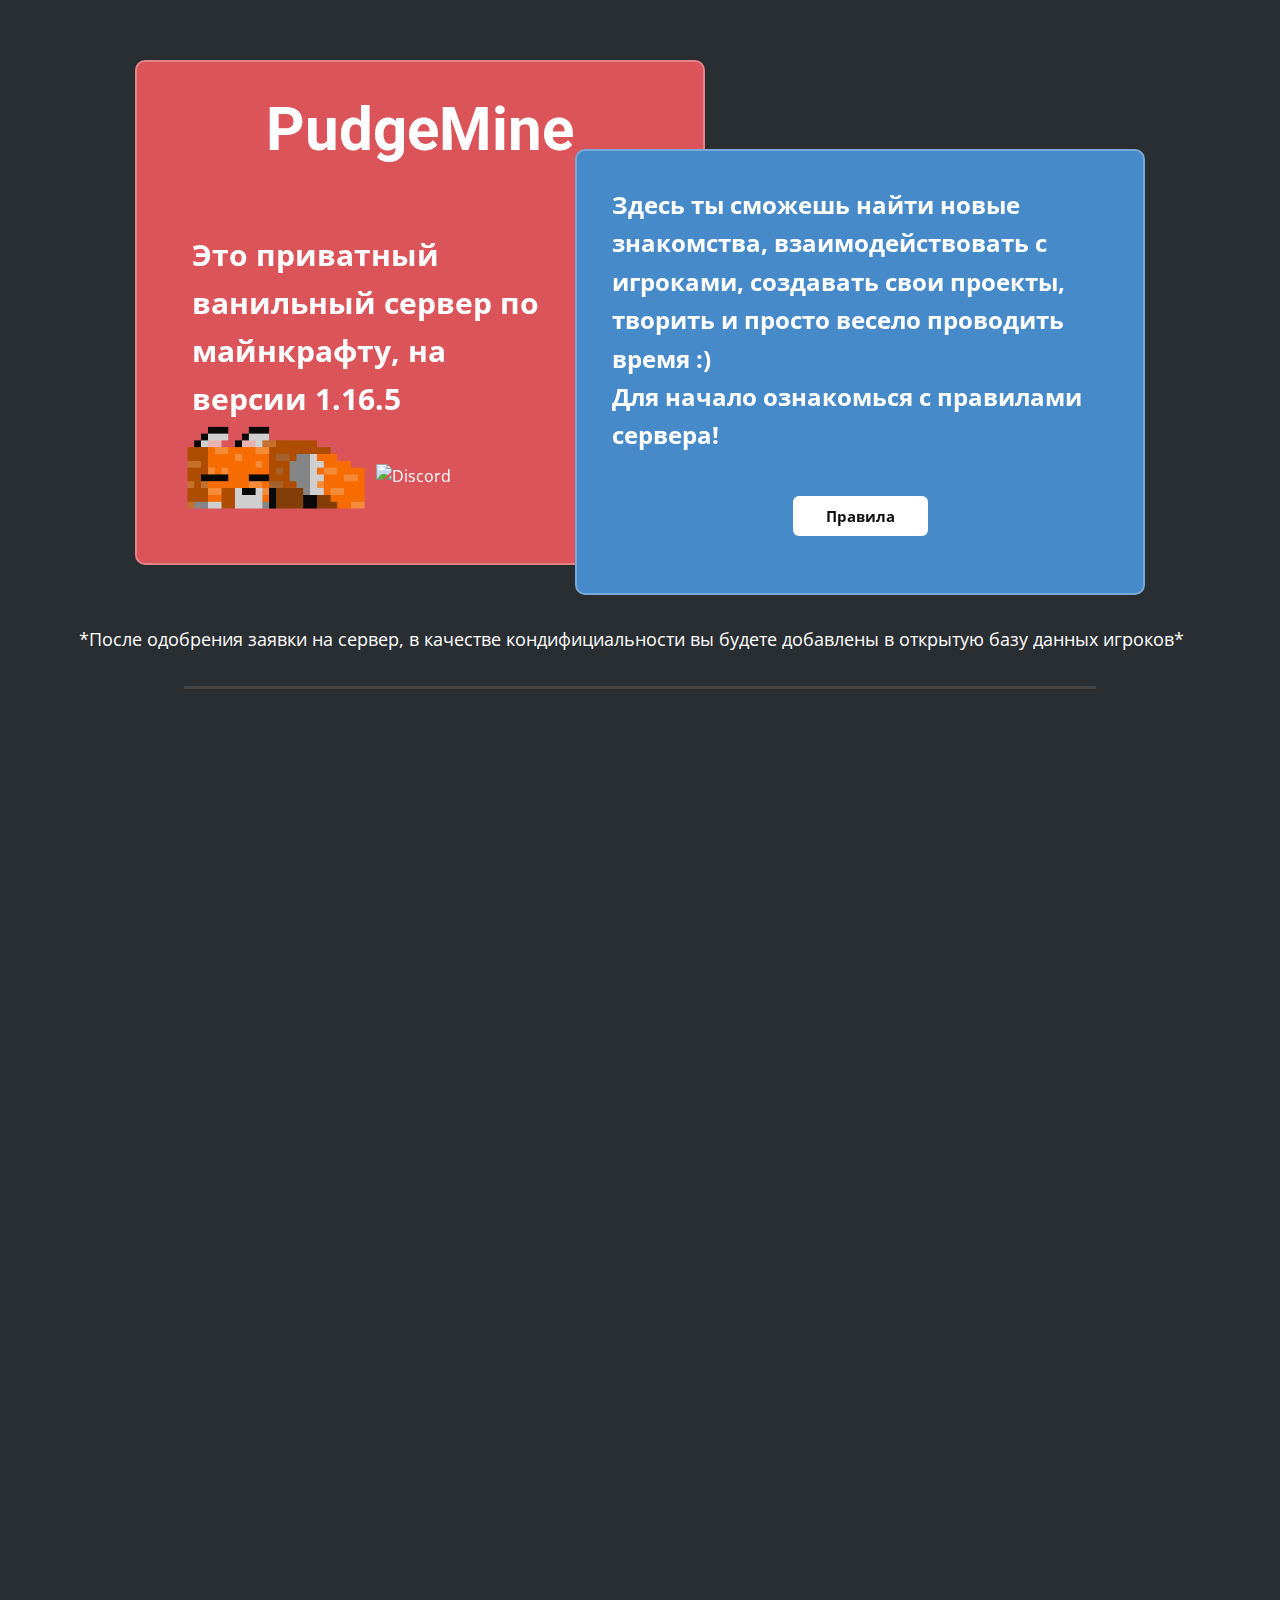
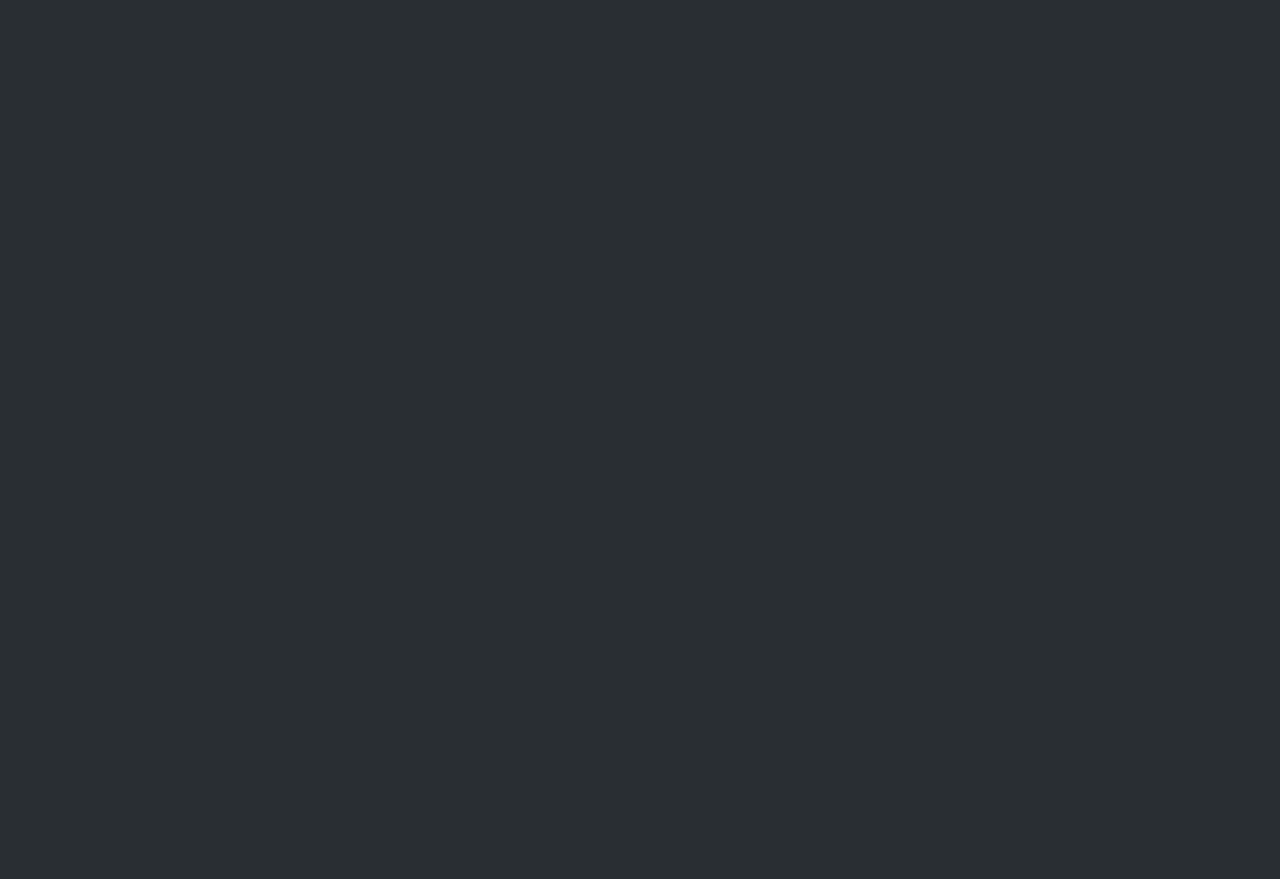
==== commit 4fdf1292: "Add files via upload" ====
--- a/Главная.html
+++ b/Главная.html
@@ -2,22 +2,15 @@
 <html style="font-size: 16px;" lang="ru"><head>
     <meta name="viewport" content="width=device-width, initial-scale=1.0">
     <meta charset="utf-8">
-    <meta name="keywords" content="​PudgeMine, Рекомендуемые моды, Подать заявку на сервер">
-    <meta name="description" content="Это ванильный приватный сервер по майнкрафту на версии 1.16.5">
-    <title>PudgeMine</title>
+    <meta name="keywords" content="​Рекомендуемые моды">
+    <meta name="description" content="">
+    <title>Главная</title>
     <link rel="stylesheet" href="1.css" media="screen">
 <link rel="stylesheet" href="Главная.css" media="screen">
     <script class="u-script" type="text/javascript" src="2.js" defer=""></script>
     <script class="u-script" type="text/javascript" src="1.js" defer=""></script>
-    <meta name="generator" content="5eafear, 5eafear.com">
-    <meta name="referrer" content="origin">
-    <meta property="og:title" content="PudgeMine">
-    <meta property="og:description" content="Это приватный ванильный сервер по майнкрафту на версии 1.16.5">
-    <meta property="og:image" content="images/20230213_025635.jpg">
-    
+    <meta name="generator" content="5eaefar, 5eafear.com">
     <link id="u-theme-google-font" rel="stylesheet" href="https://fonts.googleapis.com/css?family=Roboto:100,100i,300,300i,400,400i,500,500i,700,700i,900,900i|Open+Sans:300,300i,400,400i,500,500i,600,600i,700,700i,800,800i">
-    
-    
     
     
     
@@ -25,252 +18,103 @@
     <script type="application/ld+json">{
 		"@context": "http://schema.org",
 		"@type": "Organization",
-		"name": "Site1"
+		"name": "pudgemine"
 }</script>
     <meta name="theme-color" content="#478ac9">
+    <meta property="og:title" content="Главная">
     <meta property="og:type" content="website">
   <meta data-intl-tel-input-cdn-path="intlTelInput/"></head>
   <body class="u-body u-xl-mode" data-lang="ru">
-    <section class="u-clearfix u-container-align-center u-palette-1-dark-3 u-section-1" id="carousel_dbd2">
+    <section class="u-clearfix u-palette-1-dark-3 u-section-1" id="carousel_d1e2">
       <div class="u-clearfix u-sheet u-sheet-1">
-        <div class="u-clearfix u-expanded-width u-layout-wrap u-layout-wrap-1">
-          <div class="u-gutter-0 u-layout">
-            <div class="u-layout-col">
-              <div class="u-size-30">
-                <div class="u-layout-row">
-                  <div class="u-container-align-center-lg u-container-align-center-xl u-container-style u-layout-cell u-size-40 u-layout-cell-1">
-                    <div class="u-container-layout u-valign-middle-lg u-valign-middle-xl u-container-layout-1">
-                      <div class="u-container-align-center-sm u-container-align-center-xs u-container-align-left-lg u-container-align-left-md u-container-align-left-xl u-container-style u-expanded-width-lg u-expanded-width-xl u-group u-radius-50 u-shape-round u-white u-group-1" data-animation-name="customAnimationIn" data-animation-duration="2000">
-                        <div class="u-container-layout u-valign-middle u-container-layout-2">
-                          <h2 class="u-align-center-sm u-align-center-xs u-align-left-lg u-align-left-md u-align-left-xl u-text u-text-default u-text-1"> PudgeMine</h2>
-                          <p class="u-align-center-sm u-align-center-xs u-align-left-lg u-align-left-md u-align-left-xl u-text u-text-default u-text-2">Это приватный ванильный сервер друзей по майнкрафту, на версии 1.16.5</p>
-                        </div>
-                      </div>
-                    </div>
-                  </div>
-                  <div class="u-container-style u-layout-cell u-size-20 u-layout-cell-2">
-                    <div class="u-container-layout u-valign-bottom-xs u-valign-top-lg u-valign-top-md u-valign-top-sm u-valign-top-xl u-container-layout-3">
-                      <div class="u-container-style u-group u-palette-1-base u-radius-50 u-shape-round u-group-2" data-animation-name="customAnimationIn" data-animation-duration="2000">
-                        <div class="u-container-layout u-container-layout-4"><span class="u-align-center-sm u-align-center-xs u-align-left-lg u-align-left-md u-align-left-xl u-icon u-icon-circle u-text-palette-1-base u-white u-icon-1"><svg class="u-svg-link" preserveAspectRatio="xMidYMin slice" viewBox="0 0 54 54" style=""><use xmlns:xlink="http://www.w3.org/1999/xlink" xlink:href="#svg-2807"></use></svg><svg class="u-svg-content" viewBox="0 0 54 54" x="0px" y="0px" id="svg-2807" style="enable-background:new 0 0 54 54;"><g><path d="M51.22,21h-5.052c-0.812,0-1.481-0.447-1.792-1.197s-0.153-1.54,0.42-2.114l3.572-3.571
-		c0.525-0.525,0.814-1.224,0.814-1.966c0-0.743-0.289-1.441-0.814-1.967l-4.553-4.553c-1.05-1.05-2.881-1.052-3.933,0l-3.571,3.571
-		c-0.574,0.573-1.366,0.733-2.114,0.421C33.447,9.313,33,8.644,33,7.832V2.78C33,1.247,31.753,0,30.22,0H23.78
-		C22.247,0,21,1.247,21,2.78v5.052c0,0.812-0.447,1.481-1.197,1.792c-0.748,0.313-1.54,0.152-2.114-0.421l-3.571-3.571
-		c-1.052-1.052-2.883-1.05-3.933,0l-4.553,4.553c-0.525,0.525-0.814,1.224-0.814,1.967c0,0.742,0.289,1.44,0.814,1.966l3.572,3.571
-		c0.573,0.574,0.73,1.364,0.42,2.114S8.644,21,7.832,21H2.78C1.247,21,0,22.247,0,23.78v6.439C0,31.753,1.247,33,2.78,33h5.052
-		c0.812,0,1.481,0.447,1.792,1.197s0.153,1.54-0.42,2.114l-3.572,3.571c-0.525,0.525-0.814,1.224-0.814,1.966
-		c0,0.743,0.289,1.441,0.814,1.967l4.553,4.553c1.051,1.051,2.881,1.053,3.933,0l3.571-3.572c0.574-0.573,1.363-0.731,2.114-0.42
-		c0.75,0.311,1.197,0.98,1.197,1.792v5.052c0,1.533,1.247,2.78,2.78,2.78h6.439c1.533,0,2.78-1.247,2.78-2.78v-5.052
-		c0-0.812,0.447-1.481,1.197-1.792c0.751-0.312,1.54-0.153,2.114,0.42l3.571,3.572c1.052,1.052,2.883,1.05,3.933,0l4.553-4.553
-		c0.525-0.525,0.814-1.224,0.814-1.967c0-0.742-0.289-1.44-0.814-1.966l-3.572-3.571c-0.573-0.574-0.73-1.364-0.42-2.114
-		S45.356,33,46.168,33h5.052c1.533,0,2.78-1.247,2.78-2.78V23.78C54,22.247,52.753,21,51.22,21z M52,30.22
-		C52,30.65,51.65,31,51.22,31h-5.052c-1.624,0-3.019,0.932-3.64,2.432c-0.622,1.5-0.295,3.146,0.854,4.294l3.572,3.571
-		c0.305,0.305,0.305,0.8,0,1.104l-4.553,4.553c-0.304,0.304-0.799,0.306-1.104,0l-3.571-3.572c-1.149-1.149-2.794-1.474-4.294-0.854
-		c-1.5,0.621-2.432,2.016-2.432,3.64v5.052C31,51.65,30.65,52,30.22,52H23.78C23.35,52,23,51.65,23,51.22v-5.052
-		c0-1.624-0.932-3.019-2.432-3.64c-0.503-0.209-1.021-0.311-1.533-0.311c-1.014,0-1.997,0.4-2.761,1.164l-3.571,3.572
-		c-0.306,0.306-0.801,0.304-1.104,0l-4.553-4.553c-0.305-0.305-0.305-0.8,0-1.104l3.572-3.571c1.148-1.148,1.476-2.794,0.854-4.294
-		C10.851,31.932,9.456,31,7.832,31H2.78C2.35,31,2,30.65,2,30.22V23.78C2,23.35,2.35,23,2.78,23h5.052
-		c1.624,0,3.019-0.932,3.64-2.432c0.622-1.5,0.295-3.146-0.854-4.294l-3.572-3.571c-0.305-0.305-0.305-0.8,0-1.104l4.553-4.553
-		c0.304-0.305,0.799-0.305,1.104,0l3.571,3.571c1.147,1.147,2.792,1.476,4.294,0.854C22.068,10.851,23,9.456,23,7.832V2.78
-		C23,2.35,23.35,2,23.78,2h6.439C30.65,2,31,2.35,31,2.78v5.052c0,1.624,0.932,3.019,2.432,3.64
-		c1.502,0.622,3.146,0.294,4.294-0.854l3.571-3.571c0.306-0.305,0.801-0.305,1.104,0l4.553,4.553c0.305,0.305,0.305,0.8,0,1.104
-		l-3.572,3.571c-1.148,1.148-1.476,2.794-0.854,4.294c0.621,1.5,2.016,2.432,3.64,2.432h5.052C51.65,23,52,23.35,52,23.78V30.22z"></path><path d="M27,18c-4.963,0-9,4.037-9,9s4.037,9,9,9s9-4.037,9-9S31.963,18,27,18z M27,34c-3.859,0-7-3.141-7-7s3.141-7,7-7
-		s7,3.141,7,7S30.859,34,27,34z"></path>
-</g></svg></span>
-                          <h5 class="u-align-center-sm u-align-center-xs u-align-left-lg u-align-left-md u-align-left-xl u-text u-text-default u-text-3">Администрация</h5>
-                          <a href="Главная.html#sec-e4e4" class="u-btn u-btn-round u-button-style u-hover-palette-1-light-1 u-radius-50 u-white u-btn-1">Контакты</a>
-                        </div>
-                      </div>
-                    </div>
-                  </div>
-                </div>
+        <div class="u-border-2 u-border-palette-2-light-1 u-container-style u-expanded-width-xs u-group u-palette-2-base u-radius-10 u-shape-round u-group-1" data-animation-name="customAnimationIn" data-animation-duration="1000">
+          <div class="u-container-layout u-container-layout-1">
+            <h3 class="u-text u-text-default u-text-white u-text-1">PudgeMine</h3>
+            <p class="u-text u-text-white u-text-2">Это приватный ванильный сервер по майнкрафту, на версии 1.16.5</p>
+            <div class="u-clearfix u-custom-html u-custom-html-1">
+              <img alt="Discord" src="https://img.shields.io/discord/984485541263319121">
+            </div>
+            <img class="u-image u-image-contain u-image-default u-preserve-proportions u-image-1" src="images/fox.gif" alt="" data-image-width="640" data-image-height="640">
+          </div>
+        </div>
+        <div class="u-border-2 u-border-palette-1-light-1 u-container-style u-expanded-width-xs u-group u-palette-1-base u-radius-10 u-shape-round u-group-2" data-animation-name="customAnimationIn" data-animation-duration="1000">
+          <div class="u-container-layout u-container-layout-2">
+            <p class="u-text u-text-white u-text-3">Здесь ты сможешь найти новые знакомства, взаимодействовать с игроками, создавать свои проекты, творить и просто весело проводить время​ :) <br>Для начало ознакомься с правилами сервера! <span style="font-weight: 700;">
+                <span style="font-weight: 400;">
+                  <span style="font-weight: 700;"></span>
+                </span>
+              </span>
+            </p>
+            <a href="https://pudgemine.ru/правила/" class="u-active-grey-15 u-border-none u-btn u-btn-round u-button-style u-hover-grey-5 u-radius-6 u-white u-btn-1">Правила</a>
+          </div>
+        </div>
+        <p class="u-hover-feature u-text u-text-4">*После одобрения заявки на сервер, в качестве кондифициальности вы будете добавлены в открытую базу данных игроков*</p>
+        <div class="u-border-3 u-border-grey-dark-1 u-expanded-width-xs u-line u-line-horizontal u-line-1"></div>
+      </div>
+      
+    </section>
+    <section class="u-align-left u-clearfix u-palette-1-dark-3 u-section-2" id="sec-75b9">
+      <div class="u-clearfix u-sheet u-sheet-1">
+        <div class="u-align-center u-container-style u-grey-80 u-group u-group-1" data-animation-name="customAnimationIn" data-animation-duration="1000">
+          <div class="u-container-layout u-container-layout-1">
+            <h1 class="u-text u-text-default u-text-1"> Рекомендуемые моды</h1>
+            <p class="u-text u-text-2"> Также вы можете скачать фпс сборку, с рекомедуемыми модами,прямо из нашего репозитория github</p>
+            <a href="https://github.com/teafear/pudgemine_1.16.5_mods" class="u-btn u-btn-round u-button-style u-color-scheme-summer-time u-color-style-multicolor-1 u-custom-font u-heading-font u-palette-2-base u-radius-50 u-btn-1" target="_blank">ПОСМОТРЕТЬ</a>
+            <div class="u-clearfix u-custom-html u-custom-html-1"><!-- Place this tag where you want the button to render. -->
+              <a class="github-button" href="https://github.com/teafear/pudgemine_1.16.5_mods/archive/HEAD.zip" data-color-scheme="no-preference: dark; light: dark; dark: dark;" data-icon="octicon-download" aria-label="Download teafear/pudgemine_1.16.5_mods on GitHub">Скачать</a>
+            </div>
+          </div>
+        </div>
+        <div class="u-container-style u-expanded-width u-grey-80 u-group u-radius-5 u-shape-round u-group-2" data-animation-name="customAnimationIn" data-animation-duration="1000">
+          <div class="u-container-layout u-container-layout-2">
+            <div class="u-container-style u-grey-75 u-group u-radius-10 u-shape-round u-group-3">
+              <div class="u-container-layout u-valign-top u-container-layout-3">
+                <h6 class="u-text u-text-3">SimpleVoiceChat </h6>
+                <p class="u-text u-text-4"> Работающий голосовой чат в Minecraft!</p>
               </div>
-              <div class="u-size-30">
-                <div class="u-layout-row">
-                  <div class="u-container-align-center u-container-style u-layout-cell u-size-20 u-layout-cell-3">
-                    <div class="u-container-layout u-container-layout-5">
-                      <div class="u-container-align-center-sm u-container-align-center-xs u-container-align-left-lg u-container-align-left-md u-container-align-left-xl u-container-style u-expanded-width-lg u-expanded-width-xl u-group u-palette-4-base u-radius-50 u-shape-round u-group-3" data-animation-name="customAnimationIn" data-animation-duration="2000">
-                        <div class="u-container-layout u-valign-middle u-container-layout-6"><span class="u-align-center-sm u-align-center-xs u-align-left-lg u-align-left-md u-align-left-xl u-icon u-icon-circle u-text-palette-4-base u-white u-icon-2"><svg class="u-svg-link" preserveAspectRatio="xMidYMin slice" viewBox="0 0 55.867 55.867" style=""><use xmlns:xlink="http://www.w3.org/1999/xlink" xlink:href="#svg-2458"></use></svg><svg class="u-svg-content" viewBox="0 0 55.867 55.867" x="0px" y="0px" id="svg-2458" style="enable-background:new 0 0 55.867 55.867;"><path d="M11.287,54.548c-0.207,0-0.414-0.064-0.588-0.191c-0.308-0.224-0.462-0.603-0.397-0.978l3.091-18.018L0.302,22.602
-	c-0.272-0.266-0.37-0.663-0.253-1.024c0.118-0.362,0.431-0.626,0.808-0.681l18.09-2.629l8.091-16.393
-	c0.168-0.342,0.516-0.558,0.896-0.558l0,0c0.381,0,0.729,0.216,0.896,0.558l8.09,16.393l18.091,2.629
-	c0.377,0.055,0.689,0.318,0.808,0.681c0.117,0.361,0.02,0.759-0.253,1.024L42.475,35.363l3.09,18.017
-	c0.064,0.375-0.09,0.754-0.397,0.978c-0.308,0.226-0.717,0.255-1.054,0.076l-16.18-8.506l-16.182,8.506
-	C11.606,54.51,11.446,54.548,11.287,54.548z M3.149,22.584l12.016,11.713c0.235,0.229,0.343,0.561,0.287,0.885L12.615,51.72
-	l14.854-7.808c0.291-0.154,0.638-0.154,0.931,0l14.852,7.808l-2.836-16.538c-0.056-0.324,0.052-0.655,0.287-0.885l12.016-11.713
-	l-16.605-2.413c-0.326-0.047-0.607-0.252-0.753-0.547L27.934,4.578l-7.427,15.047c-0.146,0.295-0.427,0.5-0.753,0.547L3.149,22.584z
-	"></path></svg></span>
-                          <h5 class="u-align-center-sm u-align-center-xs u-align-left-lg u-align-left-md u-align-left-xl u-text u-text-default u-text-4"> Чат вк с участниками сервера</h5>
-                          <p class="u-align-center-sm u-align-center-xs u-align-left-lg u-align-left-md u-align-left-xl u-text u-text-default u-text-5">*Почти потоянный онлайн*</p>
-                        </div>
-                      </div>
-                    </div>
-                  </div>
-                  <div class="u-container-align-center u-container-style u-layout-cell u-size-20 u-layout-cell-4">
-                    <div class="u-container-layout u-valign-middle-lg u-valign-middle-xl u-container-layout-7">
-                      <div class="u-container-align-center-sm u-container-align-center-xs u-container-align-left-lg u-container-align-left-md u-container-align-left-xl u-container-style u-expanded-width-lg u-expanded-width-xl u-group u-palette-3-base u-radius-50 u-shape-round u-group-4" data-animation-name="customAnimationIn" data-animation-duration="2000">
-                        <div class="u-container-layout u-valign-middle u-container-layout-8"><span class="u-align-center-sm u-align-center-xs u-align-left-lg u-align-left-md u-align-left-xl u-icon u-icon-circle u-text-palette-3-base u-white u-icon-3"><svg class="u-svg-link" preserveAspectRatio="xMidYMin slice" viewBox="0 0 54 54" style=""><use xmlns:xlink="http://www.w3.org/1999/xlink" xlink:href="#svg-5620"></use></svg><svg class="u-svg-content" viewBox="0 0 54 54" x="0px" y="0px" id="svg-5620" style="enable-background:new 0 0 54 54;"><g><path d="M27,8c-9.374,0-17,7.626-17,17c0,7.112,4.391,13.412,11,15.9V50c0,0.553,0.447,1,1,1h1v2c0,0.553,0.447,1,1,1h6
-		c0.553,0,1-0.447,1-1v-2h1c0.553,0,1-0.447,1-1v-9.1c6.609-2.488,11-8.788,11-15.9C44,15.626,36.374,8,27,8z M30,49
-		c-0.553,0-1,0.447-1,1v2h-4v-2c0-0.553-0.447-1-1-1h-1v-5h8v5H30z M31.688,39.242C31.277,39.377,31,39.761,31,40.192V42h-8v-1.808
-		c0-0.432-0.277-0.815-0.688-0.95C16.145,37.214,12,31.49,12,25c0-8.271,6.729-15,15-15s15,6.729,15,15
-		C42,31.49,37.855,37.214,31.688,39.242z"></path><path d="M27,6c0.553,0,1-0.447,1-1V1c0-0.553-0.447-1-1-1s-1,0.447-1,1v4C26,5.553,26.447,6,27,6z"></path><path d="M51,24h-4c-0.553,0-1,0.447-1,1s0.447,1,1,1h4c0.553,0,1-0.447,1-1S51.553,24,51,24z"></path><path d="M7,24H3c-0.553,0-1,0.447-1,1s0.447,1,1,1h4c0.553,0,1-0.447,1-1S7.553,24,7,24z"></path><path d="M43.264,7.322l-2.828,2.828c-0.391,0.391-0.391,1.023,0,1.414c0.195,0.195,0.451,0.293,0.707,0.293
-		s0.512-0.098,0.707-0.293l2.828-2.828c0.391-0.391,0.391-1.023,0-1.414S43.654,6.932,43.264,7.322z"></path><path d="M12.15,38.436l-2.828,2.828c-0.391,0.391-0.391,1.023,0,1.414c0.195,0.195,0.451,0.293,0.707,0.293
-		s0.512-0.098,0.707-0.293l2.828-2.828c0.391-0.391,0.391-1.023,0-1.414S12.541,38.045,12.15,38.436z"></path><path d="M41.85,38.436c-0.391-0.391-1.023-0.391-1.414,0s-0.391,1.023,0,1.414l2.828,2.828c0.195,0.195,0.451,0.293,0.707,0.293
-		s0.512-0.098,0.707-0.293c0.391-0.391,0.391-1.023,0-1.414L41.85,38.436z"></path><path d="M12.15,11.564c0.195,0.195,0.451,0.293,0.707,0.293s0.512-0.098,0.707-0.293c0.391-0.391,0.391-1.023,0-1.414l-2.828-2.828
-		c-0.391-0.391-1.023-0.391-1.414,0s-0.391,1.023,0,1.414L12.15,11.564z"></path><path d="M27,13c-6.617,0-12,5.383-12,12c0,0.553,0.447,1,1,1s1-0.447,1-1c0-5.514,4.486-10,10-10c0.553,0,1-0.447,1-1
-		S27.553,13,27,13z"></path>
-</g></svg></span>
-                          <h5 class="u-align-center-sm u-align-center-xs u-align-left-lg u-align-left-md u-align-left-xl u-text u-text-default u-text-6">Хостинг</h5>
-                          <p class="u-align-center-sm u-align-center-xs u-align-left-lg u-align-left-md u-align-left-xl u-text u-text-default u-text-7">Наш сервер открыт 24/7<br>
-                            <br>
-                          </p>
-                        </div>
-                      </div>
-                    </div>
-                  </div>
-                  <div class="u-container-align-center u-container-style u-layout-cell u-size-20 u-layout-cell-5">
-                    <div class="u-container-layout u-valign-bottom-lg u-valign-bottom-xl u-container-layout-9">
-                      <div class="u-container-style u-expanded-width-lg u-expanded-width-xl u-group u-palette-5-base u-radius-50 u-shape-round u-group-5" data-animation-name="customAnimationIn" data-animation-duration="2000">
-                        <div class="u-container-layout u-container-layout-10"><span class="u-align-center-sm u-align-center-xs u-align-left-lg u-align-left-md u-align-left-xl u-icon u-icon-circle u-text-palette-5-base u-white u-icon-4"><svg class="u-svg-link" preserveAspectRatio="xMidYMin slice" viewBox="0 0 54 54" style=""><use xmlns:xlink="http://www.w3.org/1999/xlink" xlink:href="#svg-bfac"></use></svg><svg class="u-svg-content" viewBox="0 0 54 54" x="0px" y="0px" id="svg-bfac" style="enable-background:new 0 0 54 54;"><g><path d="M51.22,21h-5.052c-0.812,0-1.481-0.447-1.792-1.197s-0.153-1.54,0.42-2.114l3.572-3.571
-		c0.525-0.525,0.814-1.224,0.814-1.966c0-0.743-0.289-1.441-0.814-1.967l-4.553-4.553c-1.05-1.05-2.881-1.052-3.933,0l-3.571,3.571
-		c-0.574,0.573-1.366,0.733-2.114,0.421C33.447,9.313,33,8.644,33,7.832V2.78C33,1.247,31.753,0,30.22,0H23.78
-		C22.247,0,21,1.247,21,2.78v5.052c0,0.812-0.447,1.481-1.197,1.792c-0.748,0.313-1.54,0.152-2.114-0.421l-3.571-3.571
-		c-1.052-1.052-2.883-1.05-3.933,0l-4.553,4.553c-0.525,0.525-0.814,1.224-0.814,1.967c0,0.742,0.289,1.44,0.814,1.966l3.572,3.571
-		c0.573,0.574,0.73,1.364,0.42,2.114S8.644,21,7.832,21H2.78C1.247,21,0,22.247,0,23.78v6.439C0,31.753,1.247,33,2.78,33h5.052
-		c0.812,0,1.481,0.447,1.792,1.197s0.153,1.54-0.42,2.114l-3.572,3.571c-0.525,0.525-0.814,1.224-0.814,1.966
-		c0,0.743,0.289,1.441,0.814,1.967l4.553,4.553c1.051,1.051,2.881,1.053,3.933,0l3.571-3.572c0.574-0.573,1.363-0.731,2.114-0.42
-		c0.75,0.311,1.197,0.98,1.197,1.792v5.052c0,1.533,1.247,2.78,2.78,2.78h6.439c1.533,0,2.78-1.247,2.78-2.78v-5.052
-		c0-0.812,0.447-1.481,1.197-1.792c0.751-0.312,1.54-0.153,2.114,0.42l3.571,3.572c1.052,1.052,2.883,1.05,3.933,0l4.553-4.553
-		c0.525-0.525,0.814-1.224,0.814-1.967c0-0.742-0.289-1.44-0.814-1.966l-3.572-3.571c-0.573-0.574-0.73-1.364-0.42-2.114
-		S45.356,33,46.168,33h5.052c1.533,0,2.78-1.247,2.78-2.78V23.78C54,22.247,52.753,21,51.22,21z M52,30.22
-		C52,30.65,51.65,31,51.22,31h-5.052c-1.624,0-3.019,0.932-3.64,2.432c-0.622,1.5-0.295,3.146,0.854,4.294l3.572,3.571
-		c0.305,0.305,0.305,0.8,0,1.104l-4.553,4.553c-0.304,0.304-0.799,0.306-1.104,0l-3.571-3.572c-1.149-1.149-2.794-1.474-4.294-0.854
-		c-1.5,0.621-2.432,2.016-2.432,3.64v5.052C31,51.65,30.65,52,30.22,52H23.78C23.35,52,23,51.65,23,51.22v-5.052
-		c0-1.624-0.932-3.019-2.432-3.64c-0.503-0.209-1.021-0.311-1.533-0.311c-1.014,0-1.997,0.4-2.761,1.164l-3.571,3.572
-		c-0.306,0.306-0.801,0.304-1.104,0l-4.553-4.553c-0.305-0.305-0.305-0.8,0-1.104l3.572-3.571c1.148-1.148,1.476-2.794,0.854-4.294
-		C10.851,31.932,9.456,31,7.832,31H2.78C2.35,31,2,30.65,2,30.22V23.78C2,23.35,2.35,23,2.78,23h5.052
-		c1.624,0,3.019-0.932,3.64-2.432c0.622-1.5,0.295-3.146-0.854-4.294l-3.572-3.571c-0.305-0.305-0.305-0.8,0-1.104l4.553-4.553
-		c0.304-0.305,0.799-0.305,1.104,0l3.571,3.571c1.147,1.147,2.792,1.476,4.294,0.854C22.068,10.851,23,9.456,23,7.832V2.78
-		C23,2.35,23.35,2,23.78,2h6.439C30.65,2,31,2.35,31,2.78v5.052c0,1.624,0.932,3.019,2.432,3.64
-		c1.502,0.622,3.146,0.294,4.294-0.854l3.571-3.571c0.306-0.305,0.801-0.305,1.104,0l4.553,4.553c0.305,0.305,0.305,0.8,0,1.104
-		l-3.572,3.571c-1.148,1.148-1.476,2.794-0.854,4.294c0.621,1.5,2.016,2.432,3.64,2.432h5.052C51.65,23,52,23.35,52,23.78V30.22z"></path><path d="M27,18c-4.963,0-9,4.037-9,9s4.037,9,9,9s9-4.037,9-9S31.963,18,27,18z M27,34c-3.859,0-7-3.141-7-7s3.141-7,7-7
-		s7,3.141,7,7S30.859,34,27,34z"></path>
-</g></svg></span>
-                          <h5 class="u-align-center-sm u-align-center-xs u-align-left-lg u-align-left-md u-align-left-xl u-text u-text-default u-text-8">Правила сервера</h5>
-                          <a href="https://pudgemine.ru/правила" class="u-border-none u-btn u-btn-round u-button-style u-hover-white u-radius-50 u-white u-btn-2" target="_blank">Посмотреть</a>
-                        </div>
-                      </div>
-                    </div>
-                  </div>
-                </div>
+            </div>
+            <div class="u-container-style u-grey-75 u-group u-radius-10 u-shape-round u-group-4">
+              <div class="u-container-layout u-container-layout-4">
+                <h6 class="u-text u-text-default u-text-5">EmoteCraft</h6>
+                <p class="u-text u-text-default u-text-6"> Создавайте свои собственные эмоции в Minecraft!</p>
+              </div>
+            </div>
+            <div class="u-container-style u-grey-75 u-group u-radius-10 u-shape-round u-group-5">
+              <div class="u-container-layout u-container-layout-5">
+                <h6 class="u-text u-text-7">ChatHeads </h6>
+                <p class="u-text u-text-8">Показывает в чате, слева от ника игрока, его голову скина</p>
+              </div>
+            </div>
+            <div class="u-container-style u-grey-75 u-group u-radius-10 u-shape-round u-group-6">
+              <div class="u-container-layout u-container-layout-6">
+                <h6 class="u-text u-text-default u-text-9">Apple skin</h6>
+                <p class="u-text u-text-default u-text-10"> Добавляет визуализацию насыщения и истощения в HUD</p>
               </div>
             </div>
           </div>
         </div>
       </div>
     </section>
-    <section class="u-align-left u-clearfix u-section-2" id="sec-62da">
+    <section class="u-clearfix u-palette-1-dark-3 u-section-3" id="sec-1b5a">
       <div class="u-clearfix u-sheet u-sheet-1">
-        <div class="u-align-center u-container-style u-grey-5 u-group u-radius-6 u-shape-round u-group-1">
-          <div class="u-container-layout u-valign-middle u-container-layout-1">
-            <h1 class="u-text u-text-default u-text-1">&nbsp;Рекомендуемые моды</h1>
-            <p class="u-text u-text-2">Также вы можете скачать фпс сборку, с рекомедуемыми модами,прямо из нашего репозитория github</p>
-            <a href="https://github.com/teafear/pudgemine_1.16.5_mods/tree/main" class="u-btn u-btn-round u-button-style u-color-scheme-summer-time u-color-style-multicolor-1 u-palette-2-base u-radius-50 u-btn-1" target="_blank">Посмотреть</a>
+        <div class="u-clearfix u-custom-html u-custom-html-1" data-animation-name="customAnimationIn" data-animation-duration="1000">
+          <iframe src="https://discord.com/widget?id=984485541263319121&amp;theme=dark" width="350" height="500" allowtransparency="true" frameborder="0" sandbox="allow-popups allow-popups-to-escape-sandbox allow-same-origin allow-scripts"></iframe>
+        </div>
+        <div class="u-border-2 u-border-grey-dark-1 u-container-style u-grey-75 u-group u-radius-8 u-shape-round u-group-1" data-animation-name="customAnimationIn" data-animation-duration="1000">
+          <div class="u-container-layout u-container-layout-1">
+            <h3 class="u-text u-text-1">На ванильный хостинг</h3>
+            <p class="u-text u-text-2">Все ваши пожертвованные&nbsp; шоколадки, идут на оплату хостинга</p>
+            <div class="u-clearfix u-custom-html u-custom-html-2">
+              <iframe src="https://yoomoney.ru/quickpay/fundraise/button?billNumber=B9gcWAPrcB0.230621&amp;" width="330" height="50" frameborder="0" allowtransparency="true" scrolling="no"></iframe>
+            </div>
           </div>
+        </div>
+        <div class="u-clearfix u-custom-html u-custom-html-3" data-animation-name="customAnimationIn" data-animation-duration="1000">
+          <script type="text/javascript" src="https://vk.com/js/api/openapi.js?168"></script><!-- Put this div tag to the place, where the Group block will be -->
+          <div id="vk_groups"></div>
+          <script type="text/javascript"> VK.Widgets.Group("vk_groups", {mode: 3, height: 400, color1: "ffffff", color2: "000000", color3: "5181B8"}, 217547573); </script>
         </div>
       </div>
     </section>
-    <section class="u-align-center u-clearfix u-grey-10 u-section-3" id="sec-fed7">
-      <div class="u-clearfix u-sheet u-valign-middle u-sheet-1">
-        <div class="u-list u-list-1">
-          <div class="u-repeater u-repeater-1">
-            <div class="u-align-left u-container-style u-list-item u-radius-8 u-repeater-item u-shape-round u-white u-list-item-1" data-animation-name="customAnimationIn" data-animation-duration="1000">
-              <div class="u-container-layout u-similar-container u-container-layout-1">
-                <h4 class="u-text u-text-default u-text-1"> SimpleVoiceChat&nbsp;</h4>
-                <p class="u-text u-text-default u-text-2">Работающий голосовой чат в Minecraft!</p>
-              </div>
-            </div>
-            <div class="u-align-left u-container-style u-list-item u-radius-8 u-repeater-item u-shape-round u-video-cover u-white u-list-item-2" data-animation-name="customAnimationIn" data-animation-duration="1000">
-              <div class="u-container-layout u-similar-container u-container-layout-2">
-                <h4 class="u-text u-text-default u-text-3"> Emotecraft</h4>
-                <p class="u-text u-text-default u-text-4"> Создавайте свои собственные эмоции в Minecraft.</p>
-              </div>
-            </div>
-            <div class="u-align-left u-container-style u-list-item u-radius-8 u-repeater-item u-shape-round u-video-cover u-white u-list-item-3" data-animation-name="customAnimationIn" data-animation-duration="1000">
-              <div class="u-container-layout u-similar-container u-container-layout-3">
-                <h4 class="u-text u-text-default u-text-5"> ChatHeads</h4>
-                <p class="u-text u-text-default u-text-6">Посмотри, с кем ты общаешься!</p>
-              </div>
-            </div>
-            <div class="u-align-left u-container-style u-list-item u-radius-8 u-repeater-item u-shape-round u-video-cover u-white u-list-item-4" data-animation-name="customAnimationIn" data-animation-duration="1000">
-              <div class="u-container-layout u-similar-container u-container-layout-4">
-                <h4 class="u-text u-text-default u-text-7">Apple skin</h4>
-                <p class="u-text u-text-default u-text-8">Добавляет визуализацию насыщения и истощения в HUD</p>
-              </div>
-            </div>
-          </div>
-        </div>
-      </div>
-    </section>
-    <section class="u-clearfix u-palette-1-dark-3 u-section-4" id="sec-e4e4">
-      <div class="u-clearfix u-sheet u-sheet-1">
-        <div class="u-container-style u-group u-palette-2-base u-preserve-proportions u-radius-15 u-shape-round u-group-1" data-animation-name="customAnimationIn" data-animation-duration="1000" data-animation-direction="">
-          <div class="u-container-layout u-container-layout-1">
-            <a href="https://vk.com/5eafear" class="u-border-none u-btn u-btn-round u-button-style u-hover-white u-radius-6 u-white u-btn-1" target="_blank">5eafear</a>
-            <a href="https://vk.com/qwedontpanic" class="u-border-none u-btn u-btn-round u-button-style u-hover-white u-radius-6 u-white u-btn-2" target="_blank">unoverrrr</a>
-            <a href="https://vk.com/thekenry" class="u-border-none u-btn u-btn-round u-button-style u-hover-white u-radius-6 u-white u-btn-3" target="_blank">6AleXa</a>
-          </div>
-        </div>
-        <div class="u-container-style u-group u-shape-rectangle u-group-2" data-animation-name="customAnimationIn" data-animation-duration="1000">
-          <div class="u-container-layout u-valign-top-sm u-valign-top-xs u-container-layout-2">
-            <div class="u-container-style u-grey-75 u-group u-radius-10 u-shape-round u-group-3">
-              <div class="u-container-layout u-valign-top u-container-layout-3">
-                <div class="u-container-style u-expanded-width u-grey-10 u-group u-radius-10 u-shape-round u-group-4">
-                  <div class="u-container-layout u-container-layout-4">
-                    <div class="u-border-3 u-border-grey-dark-1 u-hidden-xs u-line u-line-vertical u-line-1"></div>
-                    <h4 class="u-text u-text-default u-text-1">Администрация сервера</h4>
-                    <div class="u-container-style u-group u-palette-2-base u-radius-10 u-shape-round u-group-5">
-                      <div class="u-container-layout u-container-layout-5">
-                        <p class="u-text u-text-default u-text-2">Макс Филипчук&nbsp; &nbsp; &nbsp; &nbsp; &nbsp; &nbsp; &nbsp; &nbsp; &nbsp; &nbsp; &nbsp; &nbsp; &nbsp;5eafear</p>
-                        <p class="u-text u-text-default u-text-3">Иван Жмудь&nbsp; &nbsp; &nbsp; &nbsp; &nbsp; &nbsp; &nbsp; &nbsp; &nbsp; &nbsp; &nbsp; &nbsp; &nbsp; &nbsp; &nbsp; &nbsp; 6AleXa</p>
-                        <p class="u-text u-text-4">Сергей Коваленко&nbsp; &nbsp; &nbsp; &nbsp; &nbsp; &nbsp; &nbsp; &nbsp; &nbsp; &nbsp; uncoverrrr</p>
-                      </div>
-                    </div>
-                  </div>
-                </div>
-              </div>
-            </div>
-            <div class="u-border-8 u-border-grey-dark-1 u-hidden-xs u-line u-line-horizontal u-line-2"></div>
-            <div class="u-border-8 u-border-grey-dark-1 u-hidden-xs u-line u-line-vertical u-line-3"></div>
-          </div>
-        </div>
-      </div>
-    </section>
-    <section class="u-align-center u-clearfix u-grey-5 u-section-5" id="sec-fae4">
-      <div class="u-clearfix u-sheet u-sheet-1">
-        <h1 class="u-text u-text-default u-text-1">Подать заявку на сервер</h1>
-        <div class="u-form u-form-1">
-          <form action="https://forms.nicepagesrv.com/v2/form/process" class="u-clearfix u-form-spacing-20 u-form-vertical u-inner-form" style="padding: 10px" source="email" name="form">
-            <div class="u-form-group u-form-name u-label-none">
-              <label for="name-3b9a" class="u-label">Name</label>
-              <input type="text" placeholder="Ваше имя" id="name-3b9a" name="name" class="u-border-2 u-border-black u-border-no-left u-border-no-right u-border-no-top u-input u-input-rectangle u-input-1" required="">
-            </div>
-            <div class="u-form-email u-form-group u-label-none">
-              <label for="email-3b9a" class="u-label">Email</label>
-              <input type="email" placeholder="введите свою почту" id="email-3b9a" name="email" class="u-border-2 u-border-black u-border-no-left u-border-no-right u-border-no-top u-input u-input-rectangle u-input-2" required="">
-            </div>
-            <div class="u-form-group u-form-message u-label-none">
-              <label for="message-3b9a" class="u-label">Message</label>
-              <textarea placeholder="сообщение" rows="4" cols="50" id="message-3b9a" name="message" class="u-border-2 u-border-black u-border-no-left u-border-no-right u-border-no-top u-input u-input-rectangle u-input-3" required=""></textarea>
-            </div>
-            <div class="u-align-center u-form-group u-form-submit">
-              <a href="#" class="u-border-2 u-border-black u-btn u-btn-rectangle u-btn-submit u-button-style u-none u-btn-1">Отправить</a>
-              <input type="submit" value="submit" class="u-form-control-hidden">
-            </div>
-            <div class="u-form-send-message u-form-send-success">Спасипо за заявку, мы расмотрим ее чуть позже!</div>
-            <div class="u-form-send-error u-form-send-message">Ошибка</div>
-            <input type="hidden" value="" name="recaptchaResponse">
-            <input type="hidden" name="formServices" value="5d035307b861f2ea4485fc7d8acb3d11">
-          </form>
-        </div>
-      </div>
-    </section>
+
 </body></html>--- a/1.css
+++ b/1.css
@@ -1053,6 +1053,7 @@
   text-align: center;
   padding: 10px 30px;
   border-radius: 0;
+  --border-radius: 0;
   align-self: flex-start;
 }
 .u-btn:focus,
@@ -1078,10 +1079,10 @@
 .u-btn-circle {
   border-radius: 50%;
 }
-.u-button-style.u-border-no-top,
-.u-button-style.u-border-no-right,
-.u-button-style.u-border-no-left,
-.u-button-style.u-border-no-bottom,
+.u-button-style.u-border-no-right.u-border-no-left.u-border-no-bottom,
+.u-button-style.u-border-no-top.u-border-no-left.u-border-no-bottom,
+.u-button-style.u-border-no-top.u-border-no-right.u-border-no-bottom,
+.u-button-style.u-border-no-top.u-border-no-right.u-border-no-left,
 .u-btn-rectangle {
   border-radius: 0 !important;
 }
@@ -12724,6 +12725,12 @@
     flex: 1;
   }
 }
+.u-sidebar .u-form-group:not(:last-child) {
+  margin-bottom: 10px;
+}
+.u-sidebar .u-form-group > label {
+  margin-bottom: 0px;
+}
 .u-sidebar:first-child.u-indent-100 {
   margin-right: 100px;
 }
@@ -14661,10 +14668,127 @@
 .u-background-video {
   overflow: hidden;
 }
+.u-video-shading {
+  position: absolute;
+  top: 0;
+  bottom: 0;
+  left: 0;
+  right: 0;
+  pointer-events: none;
+}
 @media (min-width: 768px) {
   .u-background-video .embed-responsive {
     pointer-events: none;
   }
+}
+.u-audio {
+  margin: 7rem auto;
+  background: white;
+  padding: 16px 12px 16px 12px;
+  height: 100%;
+}
+.u-audio-main-layout-wrapper {
+  display: flex;
+  width: 100%;
+}
+.u-audio-cover-layout {
+  flex: 0 0 70px;
+  width: 70px;
+}
+.u-audio-cover-layout .u-audio-cover {
+  width: 100%;
+  background-position: 50%;
+  background-size: cover;
+  display: block;
+  height: 70px;
+}
+.u-audio-main-layout {
+  box-sizing: border-box;
+  display: flex;
+  flex-direction: column;
+  height: 100%;
+  justify-content: space-around;
+  overflow: hidden;
+  padding: 6px 16px;
+  width: 100%;
+}
+.u-audio-upper-layout {
+  box-sizing: border-box;
+  display: flex;
+  width: 100%;
+  margin-bottom: 5px;
+  margin-left: 8px;
+}
+.u-audio-upper-layout .player-track-meta {
+  display: flex;
+  overflow: hidden;
+  text-overflow: ellipsis;
+  white-space: nowrap;
+}
+.u-audio-upper-layout .player-track-meta span {
+  margin: 0;
+}
+.u-audio-upper-layout .player-track-meta span.track-name:not(.u-hidden) + span.artist-name:before {
+  content: "-";
+  opacity: 1;
+  padding: 5px;
+}
+.u-audio-lower-layout .player-controls {
+  display: flex;
+  align-items: center;
+  width: 100%;
+}
+.player-play-btn {
+  background: transparent;
+  border: none;
+  cursor: pointer;
+  display: flex;
+  justify-content: center;
+  align-items: center;
+  width: 36px;
+  height: 36px;
+}
+.icon-container {
+  fill: transparent;
+  stroke: none;
+}
+.player-play-btn:hover {
+  fill: #444444;
+}
+.player-play-btn svg {
+  position: relative;
+  left: 0.5px;
+  width: 36px;
+  height: 36px;
+  display: block;
+}
+.player-timeline {
+  display: flex;
+  flex: 1;
+  align-items: center;
+  justify-content: space-between;
+  padding-left: 5px;
+}
+.u-player-progress {
+  display: flex;
+  postion: relative;
+  height: 4px;
+  border-radius: 25px;
+  margin: 0 5px;
+  flex: 10;
+  flex-basis: 100%;
+  overflow: hidden;
+}
+.u-player-progress-filled {
+  height: 6px;
+  flex: 0;
+  flex-basis: 0%;
+  border-radius: 25px;
+}
+.player-time {
+  display: flex;
+  flex: 1;
+  padding: 2px 5px;
 }
 .u-metadata {
   display: table;
@@ -17379,54 +17503,6 @@
 .u-flip-horizontal.u-flip-vertical {
   transform: scaleX(-1) scaleY(-1);
 }
-.u-rotate-90 {
-  transform: rotate(90deg) translate(0, -100%);
-}
-.u-rotation-parent .u-rotate-90 {
-  transform: rotate(90deg) translate(0, -100%);
-  transform-origin: left top;
-}
-.u-flip-horizontal.u-rotate-90 {
-  transform: scaleX(-1) rotate(90deg);
-}
-.u-flip-vertical.u-rotate-90 {
-  transform: scaleY(-1) rotate(90deg) translate(-100%, -100%);
-}
-.u-flip-horizontal.u-flip-vertical.u-rotate-90 {
-  transform: scaleX(-1) scaleY(-1) rotate(90deg) translate(-100%, 0);
-}
-.u-rotate-180 {
-  transform: rotate(180deg) translate(-100%, -100%);
-}
-.u-rotation-parent .u-rotate-180 {
-  transform: rotate(180deg) translate(-100%, -100%);
-  transform-origin: left top;
-}
-.u-flip-horizontal.u-rotate-180 {
-  transform: scaleX(-1) rotate(180deg) translate(0, -100%);
-}
-.u-flip-vertical.u-rotate-180 {
-  transform: scaleY(-1) rotate(180deg) translate(-100%, 0);
-}
-.u-flip-horizontal.u-flip-vertical.u-rotate-180 {
-  transform: scaleX(-1) scaleY(-1) rotate(180deg);
-}
-.u-rotate-270 {
-  transform: rotate(270deg) translate(-100%, 0);
-}
-.u-rotation-parent .u-rotate-270 {
-  transform: rotate(270deg) translate(-100%, 0);
-  transform-origin: left top;
-}
-.u-flip-horizontal.u-rotate-270 {
-  transform: scaleX(-1) rotate(270deg) translate(-100%, -100%);
-}
-.u-flip-vertical.u-rotate-270 {
-  transform: scaleY(-1) rotate(270deg);
-}
-.u-flip-horizontal.u-flip-vertical.u-rotate-270 {
-  transform: scaleX(-1) scaleY(-1) rotate(270deg) translate(0, -100%);
-}
 html {
   font-size: 16px;
 }
@@ -17777,6 +17853,7 @@
 img.u-opacity-100,
 .u-opacity-100.u-line,
 .u-opacity-100.u-shape,
+.u-opacity-100.u-audio,
 .u-opacity-100.u-menu-overlay {
   opacity: 1;
 }
@@ -17793,6 +17870,7 @@
 img.u-opacity-95,
 .u-opacity-95.u-line,
 .u-opacity-95.u-shape,
+.u-opacity-95.u-audio,
 .u-opacity-95.u-menu-overlay {
   opacity: 0.95;
 }
@@ -17809,6 +17887,7 @@
 img.u-opacity-90,
 .u-opacity-90.u-line,
 .u-opacity-90.u-shape,
+.u-opacity-90.u-audio,
 .u-opacity-90.u-menu-overlay {
   opacity: 0.9;
 }
@@ -17825,6 +17904,7 @@
 img.u-opacity-85,
 .u-opacity-85.u-line,
 .u-opacity-85.u-shape,
+.u-opacity-85.u-audio,
 .u-opacity-85.u-menu-overlay {
   opacity: 0.85;
 }
@@ -17841,6 +17921,7 @@
 img.u-opacity-80,
 .u-opacity-80.u-line,
 .u-opacity-80.u-shape,
+.u-opacity-80.u-audio,
 .u-opacity-80.u-menu-overlay {
   opacity: 0.8;
 }
@@ -17857,6 +17938,7 @@
 img.u-opacity-75,
 .u-opacity-75.u-line,
 .u-opacity-75.u-shape,
+.u-opacity-75.u-audio,
 .u-opacity-75.u-menu-overlay {
   opacity: 0.75;
 }
@@ -17873,6 +17955,7 @@
 img.u-opacity-70,
 .u-opacity-70.u-line,
 .u-opacity-70.u-shape,
+.u-opacity-70.u-audio,
 .u-opacity-70.u-menu-overlay {
   opacity: 0.7;
 }
@@ -17889,6 +17972,7 @@
 img.u-opacity-65,
 .u-opacity-65.u-line,
 .u-opacity-65.u-shape,
+.u-opacity-65.u-audio,
 .u-opacity-65.u-menu-overlay {
   opacity: 0.65;
 }
@@ -17905,6 +17989,7 @@
 img.u-opacity-60,
 .u-opacity-60.u-line,
 .u-opacity-60.u-shape,
+.u-opacity-60.u-audio,
 .u-opacity-60.u-menu-overlay {
   opacity: 0.6;
 }
@@ -17921,6 +18006,7 @@
 img.u-opacity-55,
 .u-opacity-55.u-line,
 .u-opacity-55.u-shape,
+.u-opacity-55.u-audio,
 .u-opacity-55.u-menu-overlay {
   opacity: 0.55;
 }
@@ -17937,6 +18023,7 @@
 img.u-opacity-50,
 .u-opacity-50.u-line,
 .u-opacity-50.u-shape,
+.u-opacity-50.u-audio,
 .u-opacity-50.u-menu-overlay {
   opacity: 0.5;
 }
@@ -17953,6 +18040,7 @@
 img.u-opacity-45,
 .u-opacity-45.u-line,
 .u-opacity-45.u-shape,
+.u-opacity-45.u-audio,
 .u-opacity-45.u-menu-overlay {
   opacity: 0.45;
 }
@@ -17969,6 +18057,7 @@
 img.u-opacity-40,
 .u-opacity-40.u-line,
 .u-opacity-40.u-shape,
+.u-opacity-40.u-audio,
 .u-opacity-40.u-menu-overlay {
   opacity: 0.4;
 }
@@ -17985,6 +18074,7 @@
 img.u-opacity-35,
 .u-opacity-35.u-line,
 .u-opacity-35.u-shape,
+.u-opacity-35.u-audio,
 .u-opacity-35.u-menu-overlay {
   opacity: 0.35;
 }
@@ -18001,6 +18091,7 @@
 img.u-opacity-30,
 .u-opacity-30.u-line,
 .u-opacity-30.u-shape,
+.u-opacity-30.u-audio,
 .u-opacity-30.u-menu-overlay {
   opacity: 0.3;
 }
@@ -18017,6 +18108,7 @@
 img.u-opacity-25,
 .u-opacity-25.u-line,
 .u-opacity-25.u-shape,
+.u-opacity-25.u-audio,
 .u-opacity-25.u-menu-overlay {
   opacity: 0.25;
 }
@@ -18033,6 +18125,7 @@
 img.u-opacity-20,
 .u-opacity-20.u-line,
 .u-opacity-20.u-shape,
+.u-opacity-20.u-audio,
 .u-opacity-20.u-menu-overlay {
   opacity: 0.2;
 }
@@ -18049,6 +18142,7 @@
 img.u-opacity-15,
 .u-opacity-15.u-line,
 .u-opacity-15.u-shape,
+.u-opacity-15.u-audio,
 .u-opacity-15.u-menu-overlay {
   opacity: 0.15;
 }
@@ -18065,6 +18159,7 @@
 img.u-opacity-10,
 .u-opacity-10.u-line,
 .u-opacity-10.u-shape,
+.u-opacity-10.u-audio,
 .u-opacity-10.u-menu-overlay {
   opacity: 0.1;
 }
@@ -18081,6 +18176,7 @@
 img.u-opacity-5,
 .u-opacity-5.u-line,
 .u-opacity-5.u-shape,
+.u-opacity-5.u-audio,
 .u-opacity-5.u-menu-overlay {
   opacity: 0.05;
 }
@@ -18097,6 +18193,7 @@
 img.u-opacity-0,
 .u-opacity-0.u-line,
 .u-opacity-0.u-shape,
+.u-opacity-0.u-audio,
 .u-opacity-0.u-menu-overlay {
   opacity: 0;
 }
@@ -20965,11 +21062,15 @@
   position: relative;
 }
 .u-list-control {
+  display: flex;
+  position: relative;
+}
+.u-list-control.has-pagination.has-sorting {
   display: grid;
-  grid-template-columns: calc(33.3333%) calc(33.3333%) calc(33.3333%);
   grid-auto-flow: column;
   position: relative;
   align-items: center;
+  grid-template-columns: calc(33.3333%) calc(33.3333%) calc(33.3333%);
 }
 .u-pagination-center.u-sorting-center .u-list-control.has-pagination.has-sorting {
   grid-template-columns: 0;
@@ -21576,6 +21677,13 @@
     grid-template-columns: 1fr;
   }
 }
+.u-payment-services {
+  display: flex;
+  align-items: center;
+}
+.u-payment-services-inner {
+  width: 100%;
+}
 .u-dialog {
   display: flex;
   position: relative;
@@ -21997,6 +22105,19 @@
   background: #07f;
   bottom: 0;
   right: 0;
+}
+.payment-error,
+.payment-success {
+  width: 100%;
+  text-align: center;
+  color: #fff;
+  padding: 20px;
+}
+.payment-error {
+  background-color: #F95D51;
+}
+.payment-success {
+  background-color: #62C584;
 }
 .iti {
   position: relative;
@@ -41329,9 +41450,37 @@
 }
 
 .u-header .u-sheet-1 {
-  min-height: 12px;
+  min-height: 80px;
 }
 
+.u-header .u-image-1 {
+  width: 64px;
+  height: 32px;
+  margin: 22px auto 0 0;
+}
+
+.u-header .u-logo-image-1 {
+  width: 100%;
+  height: 100%;
+}
+
+.u-header .u-menu-1 {
+  margin: -32px 0 22px auto;
+}
+
+.u-header .u-nav-1 {
+  font-size: 1rem;
+  letter-spacing: 0px;
+}
+
+.u-header .u-nav-2 {
+  font-size: 1.25rem;
+}
+@media (max-width: 1199px) {
+  .u-header .u-menu-1 {
+    width: auto;
+  }
+}
 
 
 
--- a/Главная.css
+++ b/Главная.css
@@ -1,508 +1,303 @@
- .u-section-1 {
+.u-section-1 .u-sheet-1 {
+  min-height: 728px;
+}
+
+.u-section-1 .u-group-1 {
+  width: 570px;
   background-image: none;
-}
-
-.u-section-1 .u-sheet-1 {
-  min-height: 882px;
-}
-
-.u-section-1 .u-layout-wrap-1 {
-  margin-top: 60px;
-  margin-bottom: -154px;
-}
-
-.u-section-1 .u-layout-cell-1 {
-  min-height: 376px;
-}
-
-.u-section-1 .u-container-layout-1 {
-  padding: 30px;
-}
-
-.u-section-1 .u-group-1 {
-  min-height: 321px;
-  margin-top: 0;
-  margin-bottom: 0;
-  height: auto;
-  --animation-custom_in-translate_x: 300px;
-  --animation-custom_in-translate_y: 0px;
+  min-height: 476px;
+  --animation-custom_in-translate_x: 0px;
+  --animation-custom_in-translate_y: 300px;
   --animation-custom_in-opacity: 0;
   --animation-custom_in-rotate: 0deg;
   --animation-custom_in-scale: 1;
-}
-
-.u-section-1 .u-container-layout-2 {
-  padding: 30px;
+  margin: 60px auto 0 65px;
+}
+
+.u-section-1 .u-container-layout-1 {
+  padding: 0 30px;
 }
 
 .u-section-1 .u-text-1 {
-  font-size: 3rem;
-  margin: 0 auto 0 0;
+  font-weight: 700;
+  font-size: 3.75rem;
+  margin: 32px auto 0;
 }
 
 .u-section-1 .u-text-2 {
-  margin: 20px auto 0 0;
-}
-
-.u-section-1 .u-layout-cell-2 {
-  min-height: 381px;
-}
-
-.u-section-1 .u-container-layout-3 {
-  padding: 30px 10px;
+  font-weight: 700;
+  font-size: 1.875rem;
+  margin: 65px 116px 0 25px;
+}
+
+.u-section-1 .u-custom-html-1 {
+  height: auto;
+  min-height: 27px;
+  width: 89px;
+  margin: 41px auto 0;
+}
+
+.u-section-1 .u-image-1 {
+  width: 218px;
+  height: 218px;
+  margin: -146px auto 0 0;
 }
 
 .u-section-1 .u-group-2 {
-  min-height: 321px;
-  height: auto;
-  --animation-custom_in-translate_x: 300px;
-  --animation-custom_in-translate_y: 0px;
-  --animation-custom_in-opacity: 0;
-  --animation-custom_in-rotate: 0deg;
-  --animation-custom_in-scale: 1;
-  width: 320px;
-  margin: 0 auto 0 0;
-}
-
-.u-section-1 .u-container-layout-4 {
-  padding: 30px;
-}
-
-.u-section-1 .u-icon-1 {
-  width: 64px;
-  height: 64px;
+  width: 570px;
   background-image: none;
-  margin: 34px auto 0 0;
-  padding: 13px;
-}
-
-.u-section-1 .u-text-3 {
-  margin: 30px auto 0 0;
-}
-
-.u-section-1 .u-btn-1 {
-  font-weight: 700;
-  text-transform: uppercase;
-  font-size: 0.875rem;
-  letter-spacing: 1px;
-  background-image: none;
-  margin: 20px auto 0 20px;
-}
-
-.u-section-1 .u-layout-cell-3 {
-  min-height: 381px;
-}
-
-.u-section-1 .u-container-layout-5 {
-  padding: 30px;
-}
-
-.u-section-1 .u-group-3 {
-  min-height: 321px;
-  margin-top: 0;
-  margin-bottom: 0;
+  min-height: 446px;
   height: auto;
   --animation-custom_in-translate_x: -200px;
   --animation-custom_in-translate_y: 0px;
   --animation-custom_in-opacity: 0;
   --animation-custom_in-rotate: 0deg;
   --animation-custom_in-scale: 1;
-}
-
-.u-section-1 .u-container-layout-6 {
-  padding: 30px;
-}
-
-.u-section-1 .u-icon-2 {
-  width: 64px;
-  height: 64px;
+  margin: -416px 65px 0 auto;
+}
+
+.u-section-1 .u-container-layout-2 {
+  padding: 0 5px;
+}
+
+.u-section-1 .u-text-3 {
+  font-size: 1.5rem;
+  font-weight: 700;
+  margin: 35px 30px 0;
+}
+
+.u-section-1 .u-btn-1 {
+  font-weight: 700;
+  font-size: 0.9375rem;
   background-image: none;
-  margin: 0 auto 0 0;
-  padding: 13px;
+  margin: 41px auto 0;
+  padding: 8px 33px;
 }
 
 .u-section-1 .u-text-4 {
-  margin: 30px auto 0 0;
-}
-
-.u-section-1 .u-text-5 {
-  margin: 20px auto 0 0;
-}
-
-.u-section-1 .u-layout-cell-4 {
-  min-height: 381px;
-}
-
-.u-section-1 .u-container-layout-7 {
-  padding: 30px;
-}
-
-.u-section-1 .u-group-4 {
-  min-height: 321px;
-  margin-top: 0;
-  margin-bottom: 0;
+  transition-duration: 0.5s;
+  text-shadow: 2px 0 0 rgba(0,0,0,0);
+  box-shadow: -2px 0 0 0 rgba(0,0,0,0);
+  transform: translateX(0px) translateY(0px) scale(1) rotate(0deg);
+  margin: 30px 9px 0;
+}
+
+.u-section-1 .u-line-1 {
+  width: 912px;
+  margin: 32px auto 39px;
+}
+
+@media (max-width: 1199px) {
+  .u-section-1 .u-sheet-1 {
+    min-height: 1394px;
+  }
+
+  .u-section-1 .u-group-1 {
+    min-height: 505px;
+    margin-top: 58px;
+    margin-left: 0;
+  }
+
+  .u-section-1 .u-group-2 {
+    --animation-custom_in-translate_x: 0px;
+    --animation-custom_in-translate_y: -300px;
+    margin-top: -383px;
+    margin-right: 0;
+    height: auto;
+  }
+
+  .u-section-1 .u-text-3 {
+    --animation-custom_in-translate_x: -200px;
+    --animation-custom_in-translate_y: 0px;
+    --animation-custom_in-opacity: 0;
+    --animation-custom_in-rotate: 0deg;
+    --animation-custom_in-scale: 1;
+  }
+
+  .u-section-1 .u-text-4 {
+    margin-top: 0;
+    margin-left: 0;
+    margin-right: 0;
+  }
+}
+
+@media (max-width: 991px) {
+  .u-section-1 .u-sheet-1 {
+    min-height: 1826px;
+  }
+
+  .u-section-1 .u-group-1 {
+    margin-top: 53px;
+    margin-left: 22px;
+  }
+
+  .u-section-1 .u-group-2 {
+    margin-top: 22px;
+    margin-right: 25px;
+  }
+
+  .u-section-1 .u-text-4 {
+    width: auto;
+    margin-top: 41px;
+  }
+
+  .u-section-1 .u-line-1 {
+    width: 720px;
+    margin-top: 46px;
+    margin-left: -25px;
+  }
+}
+
+@media (max-width: 767px) {
+  .u-section-1 .u-group-1 {
+    width: 540px;
+    margin-left: 0;
+  }
+
+  .u-section-1 .u-container-layout-1 {
+    padding-left: 10px;
+    padding-right: 10px;
+  }
+
+  .u-section-1 .u-text-1 {
+    font-size: 1.875rem;
+  }
+
+  .u-section-1 .u-text-2 {
+    font-size: 1rem;
+  }
+
+  .u-section-1 .u-group-2 {
+    width: 540px;
+    margin-right: 0;
+  }
+
+  .u-section-1 .u-text-3 {
+    font-size: 1rem;
+    margin-left: 15px;
+    margin-right: 15px;
+  }
+
+  .u-section-1 .u-line-1 {
+    width: 540px;
+    margin-left: 0;
+  }
+}
+
+@media (max-width: 575px) {
+  .u-section-1 .u-sheet-1 {
+    min-height: 1051px;
+  }
+
+  .u-section-1 .u-group-1 {
+    min-height: 365px;
+    margin-top: 52px;
+    margin-right: initial;
+    margin-left: initial;
+    width: auto;
+  }
+
+  .u-section-1 .u-container-layout-1 {
+    padding-left: 0;
+    padding-right: 0;
+  }
+
+  .u-section-1 .u-text-1 {
+    font-size: 1.5rem;
+  }
+
+  .u-section-1 .u-text-2 {
+    margin-left: 10px;
+    margin-right: 10px;
+  }
+
+  .u-section-1 .u-custom-html-1 {
+    margin-top: 10px;
+  }
+
+  .u-section-1 .u-image-1 {
+    margin-top: -72px;
+    margin-left: auto;
+  }
+
+  .u-section-1 .u-group-2 {
+    min-height: 332px;
+    margin-top: 60px;
+    margin-right: initial;
+    margin-left: initial;
+    width: auto;
+  }
+
+  .u-section-1 .u-text-3 {
+    width: auto;
+    margin-top: 30px;
+    margin-left: 0;
+    margin-right: 0;
+  }
+
+  .u-section-1 .u-btn-1 {
+    margin-top: 46px;
+  }
+
+  .u-section-1 .u-text-4 {
+    margin-top: 30px;
+  }
+
+  .u-section-1 .u-line-1 {
+    margin-top: 30px;
+    margin-bottom: 60px;
+    margin-right: initial;
+    margin-left: initial;
+    width: auto;
+  }
+}
+
+.u-section-1 .u-text-4,
+.u-section-1 .u-text-4:before,
+.u-section-1 .u-text-4 > .u-container-layout:before {
+  transition-property: fill, color, background-color, stroke-width, border-style, border-width, border-top-width, border-left-width, border-right-width, border-bottom-width, custom-border, borders, box-shadow, text-shadow, opacity, border-radius, stroke, border-color, font-size, font-style, font-weight, text-decoration, letter-spacing, transform, background-image, image-zoom, background-size, background-position;
+}
+
+.u-section-1 .u-text-4.u-text-4.u-text-4:hover {
+  text-shadow: 2px 2px 8px rgba(128,128,128,1) !important;
+  box-shadow: -2px 2px 8px 0px rgba(128,128,128,1) !important;
+  transform: scale(1) translateY(px) !important;
+}
+
+.u-section-1 .u-text-4 {
+  border-color: transparent !important;
+}
+
+.u-section-1 .u-text-4.u-text-4.u-text-4.hover {
+  text-shadow: 2px 2px 8px rgba(128,128,128,1) !important;
+  box-shadow: -2px 2px 8px 0px rgba(128,128,128,1) !important;
+  transform: scale(1) translateY(px) !important;
+}
+
+.u-section-1 .u-text-4 {
+  border-color: transparent !important;
+}
+
+.u-section-1 .u-container-layout:hover .u-text-4 {
+  transform: rotate(0deg) scale(1) translateX(0px) translateY(0px) !important;
+}
+
+.u-container-layout.hover .u-section-1 .u-text-4 {
+  transform: rotate(0deg) scale(1) translateX(0px) translateY(0px) !important;
+}.u-section-2 .u-sheet-1 {
+  min-height: 1000px;
+}
+
+.u-section-2 .u-group-1 {
+  width: 747px;
+  min-height: 383px;
   height: auto;
   --animation-custom_in-translate_x: 0px;
   --animation-custom_in-translate_y: 300px;
   --animation-custom_in-opacity: 0;
   --animation-custom_in-rotate: 0deg;
   --animation-custom_in-scale: 1;
-}
-
-.u-section-1 .u-container-layout-8 {
-  padding: 30px;
-}
-
-.u-section-1 .u-icon-3 {
-  width: 64px;
-  height: 64px;
-  background-image: none;
-  margin: 0 auto 0 0;
-  padding: 13px;
-}
-
-.u-section-1 .u-text-6 {
-  margin: 30px auto 0 0;
-}
-
-.u-section-1 .u-text-7 {
-  margin: 20px auto 0 0;
-}
-
-.u-section-1 .u-layout-cell-5 {
-  min-height: 381px;
-}
-
-.u-section-1 .u-container-layout-9 {
-  padding: 30px;
-}
-
-.u-section-1 .u-group-5 {
-  min-height: 321px;
-  margin-top: 0;
-  margin-bottom: 0;
-  height: auto;
-  --animation-custom_in-translate_x: 300px;
-  --animation-custom_in-translate_y: 0px;
-  --animation-custom_in-opacity: 0;
-  --animation-custom_in-rotate: 0deg;
-  --animation-custom_in-scale: 1;
-}
-
-.u-section-1 .u-container-layout-10 {
-  padding: 30px;
-}
-
-.u-section-1 .u-icon-4 {
-  width: 64px;
-  height: 64px;
-  background-image: none;
-  margin: 34px auto 0 0;
-  padding: 13px;
-}
-
-.u-section-1 .u-text-8 {
-  margin: 30px auto 0 0;
-}
-
-.u-section-1 .u-btn-2 {
-  font-weight: 700;
-  text-transform: uppercase;
-  font-size: 0.875rem;
-  letter-spacing: 1px;
-  background-image: none;
-  margin: 20px auto 0 11px;
-}
-
-@media (max-width: 1199px) {
-  .u-section-1 .u-layout-wrap-1 {
-    margin-bottom: -21px;
-  }
-
-  .u-section-1 .u-layout-cell-1 {
-    min-height: 310px;
-  }
-
-  .u-section-1 .u-group-1 {
-    height: auto;
-  }
-
-  .u-section-1 .u-layout-cell-2 {
-    min-height: 314px;
-  }
-
-  .u-section-1 .u-group-2 {
-    width: 293px;
-    height: auto;
-  }
-
-  .u-section-1 .u-btn-1 {
-    margin-left: 0;
-  }
-
-  .u-section-1 .u-layout-cell-3 {
-    min-height: 314px;
-  }
-
-  .u-section-1 .u-group-3 {
-    height: auto;
-  }
-
-  .u-section-1 .u-layout-cell-4 {
-    min-height: 314px;
-  }
-
-  .u-section-1 .u-group-4 {
-    height: auto;
-  }
-
-  .u-section-1 .u-layout-cell-5 {
-    min-height: 314px;
-  }
-
-  .u-section-1 .u-group-5 {
-    height: auto;
-  }
-
-  .u-section-1 .u-btn-2 {
-    margin-left: 0;
-  }
-}
-
-@media (max-width: 991px) {
-  .u-section-1 .u-sheet-1 {
-    min-height: 926px;
-  }
-
-  .u-section-1 .u-layout-wrap-1 {
-    margin-bottom: -322px;
-  }
-
-  .u-section-1 .u-layout-cell-1 {
-    min-height: 409px;
-  }
-
-  .u-section-1 .u-container-layout-1 {
-    padding-right: 11px;
-    padding-left: 10px;
-  }
-
-  .u-section-1 .u-group-1 {
-    min-height: 349px;
-    width: 420px;
-    margin-left: auto;
-    margin-right: auto;
-  }
-
-  .u-section-1 .u-container-layout-2 {
-    padding-left: 10px;
-    padding-right: 10px;
-  }
-
-  .u-section-1 .u-text-1 {
-    font-size: 2.25rem;
-  }
-
-  .u-section-1 .u-layout-cell-2 {
-    min-height: 409px;
-  }
-
-  .u-section-1 .u-group-2 {
-    margin-top: 6px;
-    width: 220px;
-  }
-
-  .u-section-1 .u-container-layout-4 {
-    padding-left: 10px;
-    padding-right: 10px;
-  }
-
-  .u-section-1 .u-layout-cell-3 {
-    min-height: 397px;
-  }
-
-  .u-section-1 .u-container-layout-5 {
-    padding-left: 10px;
-    padding-right: 10px;
-  }
-
-  .u-section-1 .u-container-layout-6 {
-    padding-left: 10px;
-    padding-right: 10px;
-  }
-
-  .u-section-1 .u-layout-cell-4 {
-    min-height: 397px;
-  }
-
-  .u-section-1 .u-container-layout-7 {
-    padding-right: 12px;
-    padding-left: 9px;
-  }
-
-  .u-section-1 .u-container-layout-8 {
-    padding-left: 10px;
-    padding-right: 10px;
-  }
-
-  .u-section-1 .u-layout-cell-5 {
-    min-height: 397px;
-  }
-
-  .u-section-1 .u-container-layout-9 {
-    padding-left: 10px;
-    padding-right: 10px;
-  }
-
-  .u-section-1 .u-container-layout-10 {
-    padding-left: 10px;
-    padding-right: 10px;
-  }
-}
-
-@media (max-width: 767px) {
-  .u-section-1 .u-sheet-1 {
-    min-height: 1040px;
-  }
-
-  .u-section-1 .u-layout-wrap-1 {
-    margin-bottom: 60px;
-  }
-
-  .u-section-1 .u-container-layout-1 {
-    padding-right: 10px;
-  }
-
-  .u-section-1 .u-group-1 {
-    width: 514px;
-    margin-left: 0;
-  }
-
-  .u-section-1 .u-text-1 {
-    width: auto;
-    margin-right: 0;
-  }
-
-  .u-section-1 .u-text-2 {
-    margin-left: auto;
-  }
-
-  .u-section-1 .u-layout-cell-2 {
-    min-height: 100px;
-  }
-
-  .u-section-1 .u-icon-1 {
-    margin-top: 0;
-    margin-left: auto;
-  }
-
-  .u-section-1 .u-text-3 {
-    margin-left: auto;
-  }
-
-  .u-section-1 .u-btn-1 {
-    margin-top: 36px;
-    margin-left: auto;
-  }
-
-  .u-section-1 .u-layout-cell-3 {
-    min-height: 100px;
-  }
-
-  .u-section-1 .u-icon-2 {
-    margin-left: auto;
-  }
-
-  .u-section-1 .u-text-4 {
-    margin-left: auto;
-  }
-
-  .u-section-1 .u-text-5 {
-    margin-left: auto;
-  }
-
-  .u-section-1 .u-layout-cell-4 {
-    min-height: 100px;
-  }
-
-  .u-section-1 .u-container-layout-7 {
-    padding-right: 10px;
-  }
-
-  .u-section-1 .u-icon-3 {
-    margin-left: auto;
-  }
-
-  .u-section-1 .u-text-6 {
-    margin-left: auto;
-  }
-
-  .u-section-1 .u-text-7 {
-    margin-left: auto;
-  }
-
-  .u-section-1 .u-layout-cell-5 {
-    min-height: 100px;
-  }
-
-  .u-section-1 .u-icon-4 {
-    margin-top: 0;
-    margin-left: auto;
-  }
-
-  .u-section-1 .u-text-8 {
-    margin-left: auto;
-  }
-
-  .u-section-1 .u-btn-2 {
-    margin-top: 49px;
-    margin-left: auto;
-  }
-}
-
-@media (max-width: 575px) {
-  .u-section-1 .u-sheet-1 {
-    min-height: 658px;
-  }
-
-  .u-section-1 .u-layout-cell-1 {
-    min-height: 100px;
-  }
-
-  .u-section-1 .u-group-1 {
-    width: 320px;
-  }
-
-  .u-section-1 .u-text-1 {
-    font-size: 1.5rem;
-  }
-
-  .u-section-1 .u-layout-cell-2 {
-    min-height: 387px;
-  }
-
-  .u-section-1 .u-group-2 {
-    margin-top: 0;
-    margin-left: auto;
-  }
-
-  .u-section-1 .u-btn-1 {
-    margin-top: 37px;
-    margin-left: 24px;
-  }
-
-  .u-section-1 .u-btn-2 {
-    margin-top: 52px;
-    margin-left: 60px;
-  }
-}.u-section-2 .u-sheet-1 {
-  min-height: 500px;
-}
-
-.u-section-2 .u-group-1 {
-  width: 747px;
-  min-height: 372px;
-  margin: 60px auto;
+  margin: 18px auto 0;
 }
 
 .u-section-2 .u-container-layout-1 {
@@ -522,559 +317,423 @@
 
 .u-section-2 .u-btn-1 {
   background-image: none;
-  text-transform: uppercase;
   font-size: 1.125rem;
   letter-spacing: 2px;
   height: 50px;
+  text-transform: none;
   margin: 30px auto 0;
   padding: 11px 24px 11px 23px;
 }
 
-@media (max-width: 991px) {
-  .u-section-2 .u-group-1 {
-    width: 720px;
-  }
-
-  .u-section-2 .u-container-layout-1 {
-    padding-left: 30px;
-    padding-right: 30px;
-  }
-}
-
-@media (max-width: 767px) {
-  .u-section-2 .u-group-1 {
-    width: 540px;
-  }
-
-  .u-section-2 .u-container-layout-1 {
-    padding-left: 20px;
-    padding-right: 20px;
-  }
-}
-
-@media (max-width: 575px) {
-  .u-section-2 .u-group-1 {
-    width: 340px;
-  }
-} .u-section-3 {
-  background-image: none;
-}
-
-.u-section-3 .u-sheet-1 {
-  min-height: 586px;
-}
-
-.u-section-3 .u-list-1 {
+.u-section-2 .u-custom-html-1 {
   height: auto;
-  width: 976px;
-  margin: 60px auto;
-}
-
-.u-section-3 .u-repeater-1 {
-  grid-template-columns: calc(50% - 25px) calc(50% - 25px);
-  grid-gap: 50px 50px;
-  min-height: 466px;
-}
-
-.u-section-3 .u-list-item-1 {
-  box-shadow: 5px 5px 20px 0px rgba(0,0,0,0.1);
-  background-image: none;
-  --animation-custom_in-translate_x: 0px;
-  --animation-custom_in-translate_y: 300px;
-  --animation-custom_in-opacity: 0;
-  --animation-custom_in-rotate: 0deg;
-  --animation-custom_in-scale: 1;
-}
-
-.u-section-3 .u-container-layout-1 {
-  padding: 20px;
-}
-
-.u-section-3 .u-text-1 {
-  margin-top: 0;
-  font-weight: 700;
-  margin-bottom: 0;
-}
-
-.u-section-3 .u-text-2 {
-  margin-left: 0;
-}
-
-.u-section-3 .u-list-item-2 {
-  box-shadow: 5px 5px 20px 0px rgba(0,0,0,0.1);
-  --animation-custom_in-translate_x: 0px;
-  --animation-custom_in-translate_y: 300px;
-  --animation-custom_in-opacity: 0;
-  --animation-custom_in-rotate: 0deg;
-  --animation-custom_in-scale: 1;
-}
-
-.u-section-3 .u-container-layout-2 {
-  padding: 20px;
-}
-
-.u-section-3 .u-text-3 {
-  margin-top: 0;
-  font-weight: 700;
-  margin-bottom: 0;
-}
-
-.u-section-3 .u-text-4 {
-  margin-left: 0;
-}
-
-.u-section-3 .u-list-item-3 {
-  box-shadow: 5px 5px 20px 0px rgba(0,0,0,0.1);
-  --animation-custom_in-translate_x: 0px;
-  --animation-custom_in-translate_y: 300px;
-  --animation-custom_in-opacity: 0;
-  --animation-custom_in-rotate: 0deg;
-  --animation-custom_in-scale: 1;
-}
-
-.u-section-3 .u-container-layout-3 {
-  padding: 20px;
-}
-
-.u-section-3 .u-text-5 {
-  margin-top: 0;
-  font-weight: 700;
-  margin-bottom: 0;
-}
-
-.u-section-3 .u-text-6 {
-  margin-left: 0;
-}
-
-.u-section-3 .u-list-item-4 {
-  box-shadow: 5px 5px 20px 0px rgba(0,0,0,0.1);
-  --animation-custom_in-translate_x: 0px;
-  --animation-custom_in-translate_y: 300px;
-  --animation-custom_in-opacity: 0;
-  --animation-custom_in-rotate: 0deg;
-  --animation-custom_in-scale: 1;
-}
-
-.u-section-3 .u-container-layout-4 {
-  padding: 20px;
-}
-
-.u-section-3 .u-text-7 {
-  margin-top: 0;
-  font-weight: 700;
-  margin-bottom: 0;
-}
-
-.u-section-3 .u-text-8 {
-  margin-left: 0;
-}
-
-@media (max-width: 1199px) {
-  .u-section-3 .u-sheet-1 {
-    min-height: 552px;
-  }
-
-  .u-section-3 .u-list-1 {
-    width: 940px;
-  }
-
-  .u-section-3 .u-list-item-2 {
-    background-size: auto;
-  }
-
-  .u-section-3 .u-list-item-3 {
-    background-size: auto;
-  }
-
-  .u-section-3 .u-list-item-4 {
-    background-size: auto;
-  }
-}
-
-@media (max-width: 991px) {
-  .u-section-3 .u-list-1 {
-    width: 720px;
-  }
-}
-
-@media (max-width: 767px) {
-  .u-section-3 .u-list-1 {
-    width: 540px;
-  }
-
-  .u-section-3 .u-container-layout-1 {
-    padding-left: 10px;
-    padding-right: 10px;
-  }
-
-  .u-section-3 .u-container-layout-2 {
-    padding-left: 10px;
-    padding-right: 10px;
-  }
-
-  .u-section-3 .u-container-layout-3 {
-    padding-left: 10px;
-    padding-right: 10px;
-  }
-
-  .u-section-3 .u-container-layout-4 {
-    padding-left: 10px;
-    padding-right: 10px;
-  }
-}
-
-@media (max-width: 575px) {
-  .u-section-3 .u-list-1 {
-    width: 340px;
-  }
-
-  .u-section-3 .u-repeater-1 {
-    grid-template-columns: 100%;
-  }
-}.u-section-4 .u-sheet-1 {
-  min-height: 452px;
-}
-
-.u-section-4 .u-group-1 {
-  width: 250px;
-  background-image: none;
-  height: 250px;
-  --animation-custom_in-translate_x: 300px;
-  --animation-custom_in-translate_y: 0px;
-  --animation-custom_in-opacity: 0;
-  --animation-custom_in-rotate: 0deg;
-  --animation-custom_in-scale: 1;
-  margin: 115px 105px 0 auto;
-}
-
-.u-section-4 .u-container-layout-1 {
-  padding: 0 30px;
-}
-
-.u-section-4 .u-btn-1 {
-  font-weight: 700;
-  font-size: 0.9375rem;
-  background-image: none;
-  margin: 32px auto 0;
-  padding: 8px 33px;
-}
-
-.u-section-4 .u-btn-2 {
-  font-weight: 700;
-  font-size: 0.9375rem;
-  background-image: none;
-  margin: 33px auto 0;
-  padding: 8px 33px;
-}
-
-.u-section-4 .u-btn-3 {
-  font-weight: 700;
-  font-size: 0.9375rem;
-  background-image: none;
-  margin: 33px auto 0;
-  padding: 8px 33px;
-}
-
-.u-section-4 .u-group-2 {
-  width: 625px;
-  min-height: 345px;
+  min-height: 29px;
+  margin: -40px 71px 11px 473px;
+}
+
+.u-section-2 .u-group-2 {
+  margin-top: 71px;
+  margin-bottom: 50px;
+  min-height: 478px;
   height: auto;
   --animation-custom_in-translate_x: 0px;
   --animation-custom_in-translate_y: 300px;
   --animation-custom_in-opacity: 0;
   --animation-custom_in-rotate: 0deg;
   --animation-custom_in-scale: 1;
-  margin: -297px auto 40px 93px;
-}
-
-.u-section-4 .u-container-layout-2 {
-  padding: 11px 30px;
-}
-
-.u-section-4 .u-group-3 {
-  width: 480px;
-  min-height: 253px;
-  height: auto;
-  margin: 0 18px 0 auto;
-}
-
-.u-section-4 .u-container-layout-3 {
-  padding: 7px 10px;
-}
-
-.u-section-4 .u-group-4 {
+}
+
+.u-section-2 .u-container-layout-2 {
+  padding: 30px;
+}
+
+.u-section-2 .u-group-3 {
+  width: 500px;
+  min-height: 185px;
+  margin: 11px auto 0 30px;
+}
+
+.u-section-2 .u-container-layout-3 {
+  padding: 30px;
+}
+
+.u-section-2 .u-text-3 {
+  font-size: 1.875rem;
+  margin: 0 114px 0 0;
+}
+
+.u-section-2 .u-text-4 {
+  margin-left: 0;
+  margin-right: 114px;
+  margin-bottom: 0;
+}
+
+.u-section-2 .u-group-4 {
+  width: 500px;
+  min-height: 185px;
+  margin: -185px 20px 0 auto;
+}
+
+.u-section-2 .u-container-layout-4 {
+  padding: 30px;
+}
+
+.u-section-2 .u-text-5 {
+  margin-bottom: 0;
   margin-top: 0;
+  font-size: 1.875rem;
+}
+
+.u-section-2 .u-text-6 {
+  margin-left: 0;
+  margin-right: auto;
   margin-bottom: 0;
-  min-height: 237px;
-  height: auto;
-}
-
-.u-section-4 .u-container-layout-4 {
-  padding: 25px 1px;
-}
-
-.u-section-4 .u-line-1 {
-  position: absolute;
-  top: 26px;
-  left: auto;
-  height: 187px;
-  transform-origin: center bottom 0px;
-  right: 26px;
-}
-
-.u-section-4 .u-text-1 {
-  font-weight: 700;
-  margin: 11px auto 0 34px;
-}
-
-.u-section-4 .u-group-5 {
-  width: 377px;
-  background-image: none;
-  min-height: 134px;
-  height: auto;
-  margin: 15px auto 0 29px;
-}
-
-.u-section-4 .u-container-layout-5 {
-  padding-right: 0;
-  padding-left: 0;
-}
-
-.u-section-4 .u-text-2 {
-  font-weight: 700;
-  margin: 16px auto 0 7px;
-}
-
-.u-section-4 .u-text-3 {
-  font-weight: 700;
-  margin: 9px auto 0 7px;
-}
-
-.u-section-4 .u-text-4 {
-  font-weight: 700;
-  margin: 9px -24px 0 7px;
-}
-
-.u-section-4 .u-line-2 {
-  width: 310px;
-  transform-origin: left center 0px;
-  margin: 29px 92px 0 auto;
-}
-
-.u-section-4 .u-line-3 {
-  position: absolute;
-  top: 258px;
-  left: auto;
-  height: 40px;
-  transform-origin: center top 0px;
-  border-style: solid;
-  right: 273px;
-  transform: rotate(360deg);
+}
+
+.u-section-2 .u-group-5 {
+  width: 500px;
+  min-height: 185px;
+  margin: 30px auto 0 30px;
+}
+
+.u-section-2 .u-container-layout-5 {
+  padding: 30px;
+}
+
+.u-section-2 .u-text-7 {
+  font-size: 1.875rem;
+  margin: 0 97px 0 0;
+}
+
+.u-section-2 .u-text-8 {
+  margin-left: 0;
+  margin-right: 97px;
+  margin-bottom: 0;
+}
+
+.u-section-2 .u-group-6 {
+  width: 500px;
+  min-height: 185px;
+  margin: -185px 20px 0 auto;
+}
+
+.u-section-2 .u-container-layout-6 {
+  padding: 30px;
+}
+
+.u-section-2 .u-text-9 {
+  margin-bottom: 0;
+  margin-top: 0;
+  font-size: 1.875rem;
+}
+
+.u-section-2 .u-text-10 {
+  margin-left: 0;
+  margin-right: auto;
+  margin-bottom: 0;
 }
 
 @media (max-width: 1199px) {
-  .u-section-4 .u-group-1 {
-    margin-top: 102px;
-    margin-right: 100px;
+  .u-section-2 .u-group-1 {
     height: auto;
   }
 
-  .u-section-4 .u-group-2 {
-    width: 503px;
-    margin-top: -295px;
-    margin-bottom: 60px;
-    margin-left: 33px;
+  .u-section-2 .u-group-2 {
     height: auto;
   }
 
-  .u-section-4 .u-container-layout-2 {
-    padding-left: 0;
-    padding-right: 0;
-  }
-
-  .u-section-4 .u-group-3 {
-    margin-right: auto;
-    margin-left: 10px;
-    height: auto;
-  }
-
-  .u-section-4 .u-group-4 {
-    height: auto;
-  }
-
-  .u-section-4 .u-group-5 {
-    height: auto;
-  }
-
-  .u-section-4 .u-line-2 {
-    margin-top: 34px;
-  }
-
-  .u-section-4 .u-line-3 {
-    right: 243px;
+  .u-section-2 .u-group-4 {
+    margin-top: 20px;
+  }
+
+  .u-section-2 .u-group-6 {
+    margin-top: 20px;
   }
 }
 
 @media (max-width: 991px) {
-  .u-section-4 .u-sheet-1 {
-    min-height: 407px;
-  }
-
-  .u-section-4 .u-group-1 {
-    margin-top: 122px;
-    margin-right: 16px;
-  }
-
-  .u-section-4 .u-group-2 {
-    width: 474px;
-    margin-top: -317px;
-    margin-bottom: 39px;
-  }
-
-  .u-section-4 .u-group-3 {
-    margin-left: -6px;
-  }
-
-  .u-section-4 .u-line-2 {
-    width: 281px;
-    margin-top: 33px;
-    margin-right: 93px;
-  }
-
-  .u-section-4 .u-line-3 {
-    top: 257px;
-    right: 229px;
+  .u-section-2 .u-group-1 {
+    width: 720px;
+  }
+
+  .u-section-2 .u-container-layout-1 {
+    padding-left: 30px;
+    padding-right: 30px;
   }
 }
 
 @media (max-width: 767px) {
-  .u-section-4 .u-sheet-1 {
-    min-height: 682px;
-  }
-
-  .u-section-4 .u-group-1 {
-    margin-top: 406px;
-    margin-right: 133px;
-  }
-
-  .u-section-4 .u-container-layout-1 {
+  .u-section-2 .u-group-1 {
+    width: 540px;
+  }
+
+  .u-section-2 .u-container-layout-1 {
+    padding-left: 20px;
+    padding-right: 20px;
+  }
+
+  .u-section-2 .u-custom-html-1 {
+    margin-right: 1px;
+    margin-left: 403px;
+  }
+
+  .u-section-2 .u-container-layout-2 {
     padding-left: 10px;
     padding-right: 10px;
   }
 
-  .u-section-4 .u-group-2 {
-    margin-top: -601px;
-    margin-bottom: 60px;
-  }
-
-  .u-section-4 .u-group-3 {
-    margin-left: -3px;
-    margin-right: -3px;
-  }
-
-  .u-section-4 .u-line-2 {
-    margin-top: 32px;
+  .u-section-2 .u-group-3 {
+    margin-left: 20px;
+  }
+
+  .u-section-2 .u-container-layout-3 {
+    padding-left: 10px;
+    padding-right: 10px;
+  }
+
+  .u-section-2 .u-group-4 {
+    margin-top: -185px;
+  }
+
+  .u-section-2 .u-container-layout-4 {
+    padding-left: 10px;
+    padding-right: 10px;
+  }
+
+  .u-section-2 .u-group-5 {
+    margin-left: 20px;
+  }
+
+  .u-section-2 .u-container-layout-5 {
+    padding-left: 10px;
+    padding-right: 10px;
+  }
+
+  .u-section-2 .u-group-6 {
+    margin-top: -185px;
+  }
+
+  .u-section-2 .u-container-layout-6 {
+    padding-left: 10px;
+    padding-right: 10px;
+  }
+}
+
+@media (max-width: 575px) {
+  .u-section-2 .u-sheet-1 {
+    min-height: 1374px;
+  }
+
+  .u-section-2 .u-group-1 {
+    width: 340px;
+    margin-top: 27px;
+    margin-left: 0;
+    margin-right: 0;
+  }
+
+  .u-section-2 .u-container-layout-1 {
+    padding-top: 5px;
+    padding-bottom: 5px;
+  }
+
+  .u-section-2 .u-text-1 {
+    margin-top: 25px;
+  }
+
+  .u-section-2 .u-custom-html-1 {
+    width: 96px;
+    margin: 11px auto -25px;
+  }
+
+  .u-section-2 .u-group-2 {
+    margin-bottom: 0;
+    min-height: 893px;
+  }
+
+  .u-section-2 .u-container-layout-2 {
+    padding: 0;
+  }
+
+  .u-section-2 .u-group-3 {
+    width: 320px;
+    margin-top: 41px;
+    margin-left: 10px;
+  }
+
+  .u-section-2 .u-text-3 {
+    margin-right: 0;
+  }
+
+  .u-section-2 .u-text-4 {
+    margin-right: 0;
+  }
+
+  .u-section-2 .u-group-4 {
+    width: 320px;
+    margin-top: 460px;
     margin-right: auto;
   }
+
+  .u-section-2 .u-group-5 {
+    width: 320px;
+    margin-top: -615px;
+    margin-left: 10px;
+  }
+
+  .u-section-2 .u-text-7 {
+    margin-right: 0;
+  }
+
+  .u-section-2 .u-text-8 {
+    margin-right: 0;
+  }
+
+  .u-section-2 .u-group-6 {
+    width: 320px;
+    margin-top: 30px;
+    margin-right: auto;
+  }
+}.u-section-3 .u-sheet-1 {
+  min-height: 751px;
+}
+
+.u-section-3 .u-custom-html-1 {
+  height: auto;
+  min-height: 508px;
+  --animation-custom_in-translate_x: -200px;
+  --animation-custom_in-translate_y: 0px;
+  --animation-custom_in-opacity: 0;
+  --animation-custom_in-rotate: 0deg;
+  --animation-custom_in-scale: 1;
+  margin: 33px 749px 0 33px;
+}
+
+.u-section-3 .u-group-1 {
+  width: 570px;
+  background-image: none;
+  min-height: 245px;
+  --animation-custom_in-translate_x: 300px;
+  --animation-custom_in-translate_y: 0px;
+  --animation-custom_in-opacity: 0;
+  --animation-custom_in-rotate: 0deg;
+  --animation-custom_in-scale: 1;
+  margin: -427px 33px 0 auto;
+}
+
+.u-section-3 .u-container-layout-1 {
+  padding: 0 30px;
+}
+
+.u-section-3 .u-text-1 {
+  font-weight: 500;
+  margin: 28px 158px 0 3px;
+}
+
+.u-section-3 .u-text-2 {
+  margin: 0 64px 0 98px;
+}
+
+.u-section-3 .u-custom-html-2 {
+  height: auto;
+  min-height: 83px;
+  margin: 13px 113px -27px 130px;
+}
+
+.u-section-3 .u-custom-html-3 {
+  height: auto;
+  min-height: 181px;
+  --animation-custom_in-translate_x: 0px;
+  --animation-custom_in-translate_y: 0px;
+  --animation-custom_in-opacity: 0;
+  --animation-custom_in-rotate: 0deg;
+  --animation-custom_in-scale: 0.3;
+  margin: 33px 133px 60px 749px;
+}
+
+@media (max-width: 1199px) {
+  .u-section-3 .u-custom-html-1 {
+    margin-right: 582px;
+    margin-left: 0;
+  }
+
+  .u-section-3 .u-group-1 {
+    margin-top: 20px;
+  }
+
+  .u-section-3 .u-custom-html-3 {
+    width: 940px;
+    margin-left: 649px;
+    margin-right: 33px;
+    animation-duration: 1000ms;
+  }
+}
+
+@media (max-width: 991px) {
+  .u-section-3 .u-custom-html-1 {
+    margin-right: 362px;
+  }
+
+  .u-section-3 .u-custom-html-3 {
+    width: 720px;
+    margin-left: 429px;
+  }
+}
+
+@media (max-width: 767px) {
+  .u-section-3 .u-custom-html-1 {
+    margin-right: 182px;
+  }
+
+  .u-section-3 .u-group-1 {
+    width: 540px;
+    margin-right: 0;
+  }
+
+  .u-section-3 .u-container-layout-1 {
+    padding-left: 10px;
+    padding-right: 10px;
+  }
+
+  .u-section-3 .u-custom-html-3 {
+    width: 540px;
+    margin-left: 282px;
+    margin-right: 0;
+  }
 }
 
 @media (max-width: 575px) {
-  .u-section-4 .u-group-1 {
-    margin-top: 391px;
-    margin-right: auto;
-  }
-
-  .u-section-4 .u-group-2 {
+  .u-section-3 .u-sheet-1 {
+    min-height: 1080px;
+  }
+
+  .u-section-3 .u-custom-html-1 {
+    margin-right: 0;
+  }
+
+  .u-section-3 .u-group-1 {
     width: 340px;
-    margin-top: -586px;
-    margin-left: 0;
-  }
-
-  .u-section-4 .u-group-3 {
+    margin-top: 29px;
+    margin-right: -8px;
+  }
+
+  .u-section-3 .u-text-1 {
+    margin-right: 0;
+    margin-left: 0;
+  }
+
+  .u-section-3 .u-text-2 {
+    margin-right: 0;
+    margin-left: 0;
+  }
+
+  .u-section-3 .u-custom-html-2 {
+    margin-right: 13px;
+    margin-left: 30px;
+  }
+
+  .u-section-3 .u-custom-html-3 {
     width: 340px;
-    margin-right: auto;
-    margin-left: auto;
-  }
-
-  .u-section-4 .u-group-4 {
-    min-height: 252px;
-  }
-
-  .u-section-4 .u-text-1 {
-    width: auto;
-    margin-top: 18px;
-    margin-left: 19px;
-    margin-right: 19px;
-  }
-
-  .u-section-4 .u-group-5 {
-    width: 318px;
-    margin-top: 22px;
-    margin-left: 0;
-  }
-
-  .u-section-4 .u-text-4 {
-    margin-right: 0;
-  }
-
-  .u-section-4 .u-line-2 {
-    margin-top: 40px;
-    margin-right: 25px;
-  }
-
-  .u-section-4 .u-line-3 {
-    top: 277px;
-    right: 162px;
-  }
-} .u-section-5 {
-  background-image: none;
-}
-
-.u-section-5 .u-sheet-1 {
-  min-height: 502px;
-}
-
-.u-section-5 .u-text-1 {
-  font-weight: 700;
-  margin: 60px auto 0;
-}
-
-.u-section-5 .u-form-1 {
-  width: 570px;
-  margin: 30px auto 60px;
-}
-
-.u-section-5 .u-input-1 {
-  text-transform: uppercase;
-}
-
-.u-section-5 .u-input-2 {
-  text-transform: uppercase;
-}
-
-.u-section-5 .u-input-3 {
-  text-transform: uppercase;
-}
-
-.u-section-5 .u-btn-1 {
-  background-image: none;
-  border-style: solid;
-  text-transform: uppercase;
-  letter-spacing: 2px;
-}
-
-@media (max-width: 767px) {
-  .u-section-5 .u-form-1 {
-    width: 540px;
-  }
-}
-
-@media (max-width: 575px) {
-  .u-section-5 .u-form-1 {
-    width: 340px;
-  }
-}pudgemine
-Pudgemine
-майн
-майнкрафт
-pudgemine.ru +    margin-top: 24px;
+    margin-left: 82px;
+  }
+}